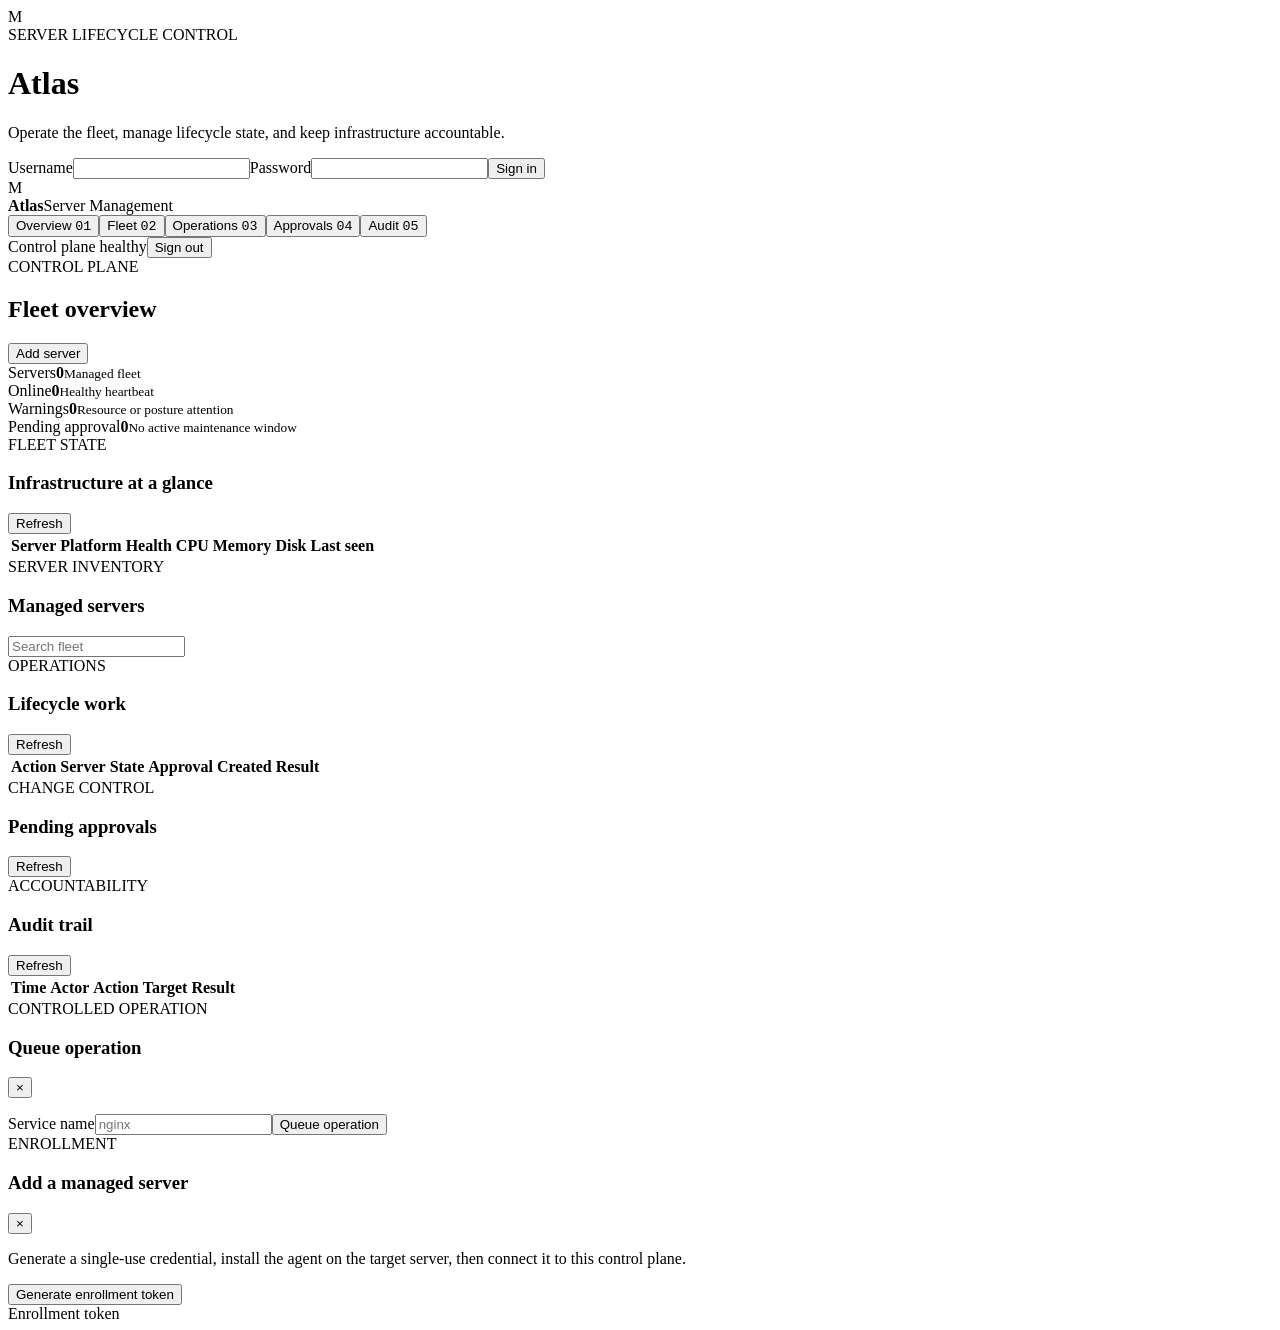
==== atlas/static/index.html @ ee718f9b "refactor: rename Meridian package to Atlas" ====
<!doctype html><html lang="en"><head><meta charset="utf-8"><meta name="viewport" content="width=device-width,initial-scale=1"><meta name="theme-color" content="#07090c"><title>Atlas Control</title><link rel="stylesheet" href="/static/app.css"></head><body>
<div id="login" class="login"><div class="login-card"><div class="mark">M</div><div class="eyebrow">SERVER LIFECYCLE CONTROL</div><h1>Atlas</h1><p>Operate the fleet, manage lifecycle state, and keep infrastructure accountable.</p><form id="login-form"><label>Username<input id="username" required autocomplete="username"></label><label>Password<input id="password" type="password" required autocomplete="current-password"></label><button class="primary wide">Sign in</button><div id="login-error" class="error"></div></form></div></div>
<div id="app" class="hidden app"><aside><div class="brand"><div class="mark small">M</div><div><strong>Atlas</strong><span>Server Management</span></div></div><nav><button class="nav active" data-view="overview">Overview <kbd>01</kbd></button><button class="nav" data-view="fleet">Fleet <kbd>02</kbd></button><button class="nav" data-view="operations">Operations <kbd>03</kbd></button><button class="nav" data-view="approvals">Approvals <kbd>04</kbd></button><button class="nav" data-view="audit">Audit <kbd>05</kbd></button></nav><div class="side-footer"><span class="live"><i></i>Control plane healthy</span><button id="logout" class="ghost">Sign out</button></div></aside>
<main><header><div><div class="eyebrow" id="kicker">CONTROL PLANE</div><h2 id="title">Fleet overview</h2></div><div class="head-actions"><span id="identity"></span><button id="add" class="primary admin">Add server</button></div></header>
<section id="overview" class="view"><div class="metrics"><div><span>Servers</span><b id="servers">0</b><small>Managed fleet</small></div><div><span>Online</span><b id="online">0</b><small>Healthy heartbeat</small></div><div><span>Warnings</span><b id="warning">0</b><small>Resource or posture attention</small></div><div><span>Pending approval</span><b id="pending">0</b><small id="window">No active maintenance window</small></div></div><div class="section"><div><div class="eyebrow">FLEET STATE</div><h3>Infrastructure at a glance</h3></div><button class="ghost" id="refresh">Refresh</button></div><div class="table"><table><thead><tr><th>Server</th><th>Platform</th><th>Health</th><th>CPU</th><th>Memory</th><th>Disk</th><th>Last seen</th></tr></thead><tbody id="fleet-table"></tbody></table></div></section>
<section id="fleet" class="view hidden"><div class="section"><div><div class="eyebrow">SERVER INVENTORY</div><h3>Managed servers</h3></div><input id="search" class="search" placeholder="Search fleet"></div><div id="cards" class="cards"></div></section>
<section id="operations" class="view hidden"><div class="section"><div><div class="eyebrow">OPERATIONS</div><h3>Lifecycle work</h3></div><button class="ghost" id="refresh-jobs">Refresh</button></div><div class="table"><table><thead><tr><th>Action</th><th>Server</th><th>State</th><th>Approval</th><th>Created</th><th>Result</th></tr></thead><tbody id="jobs"></tbody></table></div></section>
<section id="approvals" class="view hidden"><div class="section"><div><div class="eyebrow">CHANGE CONTROL</div><h3>Pending approvals</h3></div><button class="ghost" id="refresh-approvals">Refresh</button></div><div id="approval-list" class="approval-list"></div></section>
<section id="audit" class="view hidden"><div class="section"><div><div class="eyebrow">ACCOUNTABILITY</div><h3>Audit trail</h3></div><button class="ghost" id="refresh-audit">Refresh</button></div><div class="table"><table><thead><tr><th>Time</th><th>Actor</th><th>Action</th><th>Target</th><th>Result</th></tr></thead><tbody id="audit-table"></tbody></table></div></section></main></div>
<div id="action" class="modal hidden"><div class="backdrop"></div><div class="modal-card"><div class="modal-head"><div><div class="eyebrow">CONTROLLED OPERATION</div><h3 id="action-title">Queue operation</h3></div><button data-close="action" class="icon">×</button></div><p id="action-copy"></p><label id="service-label" class="hidden">Service name<input id="service" maxlength="128" placeholder="nginx"></label><button id="confirm-action" class="primary wide">Queue operation</button></div></div><div id="enroll" class="modal hidden"><div class="backdrop"></div><div class="modal-card"><div class="modal-head"><div><div class="eyebrow">ENROLLMENT</div><h3>Add a managed server</h3></div><button data-close="enroll" class="icon">×</button></div><p>Generate a single-use credential, install the agent on the target server, then connect it to this control plane.</p><button id="generate" class="primary wide">Generate enrollment token</button><div id="token-box" class="token hidden"><span>Enrollment token</span><code id="token"></code><small id="expiry"></small></div></div></div>
<script src="/static/app.js" defer></script></body></html>
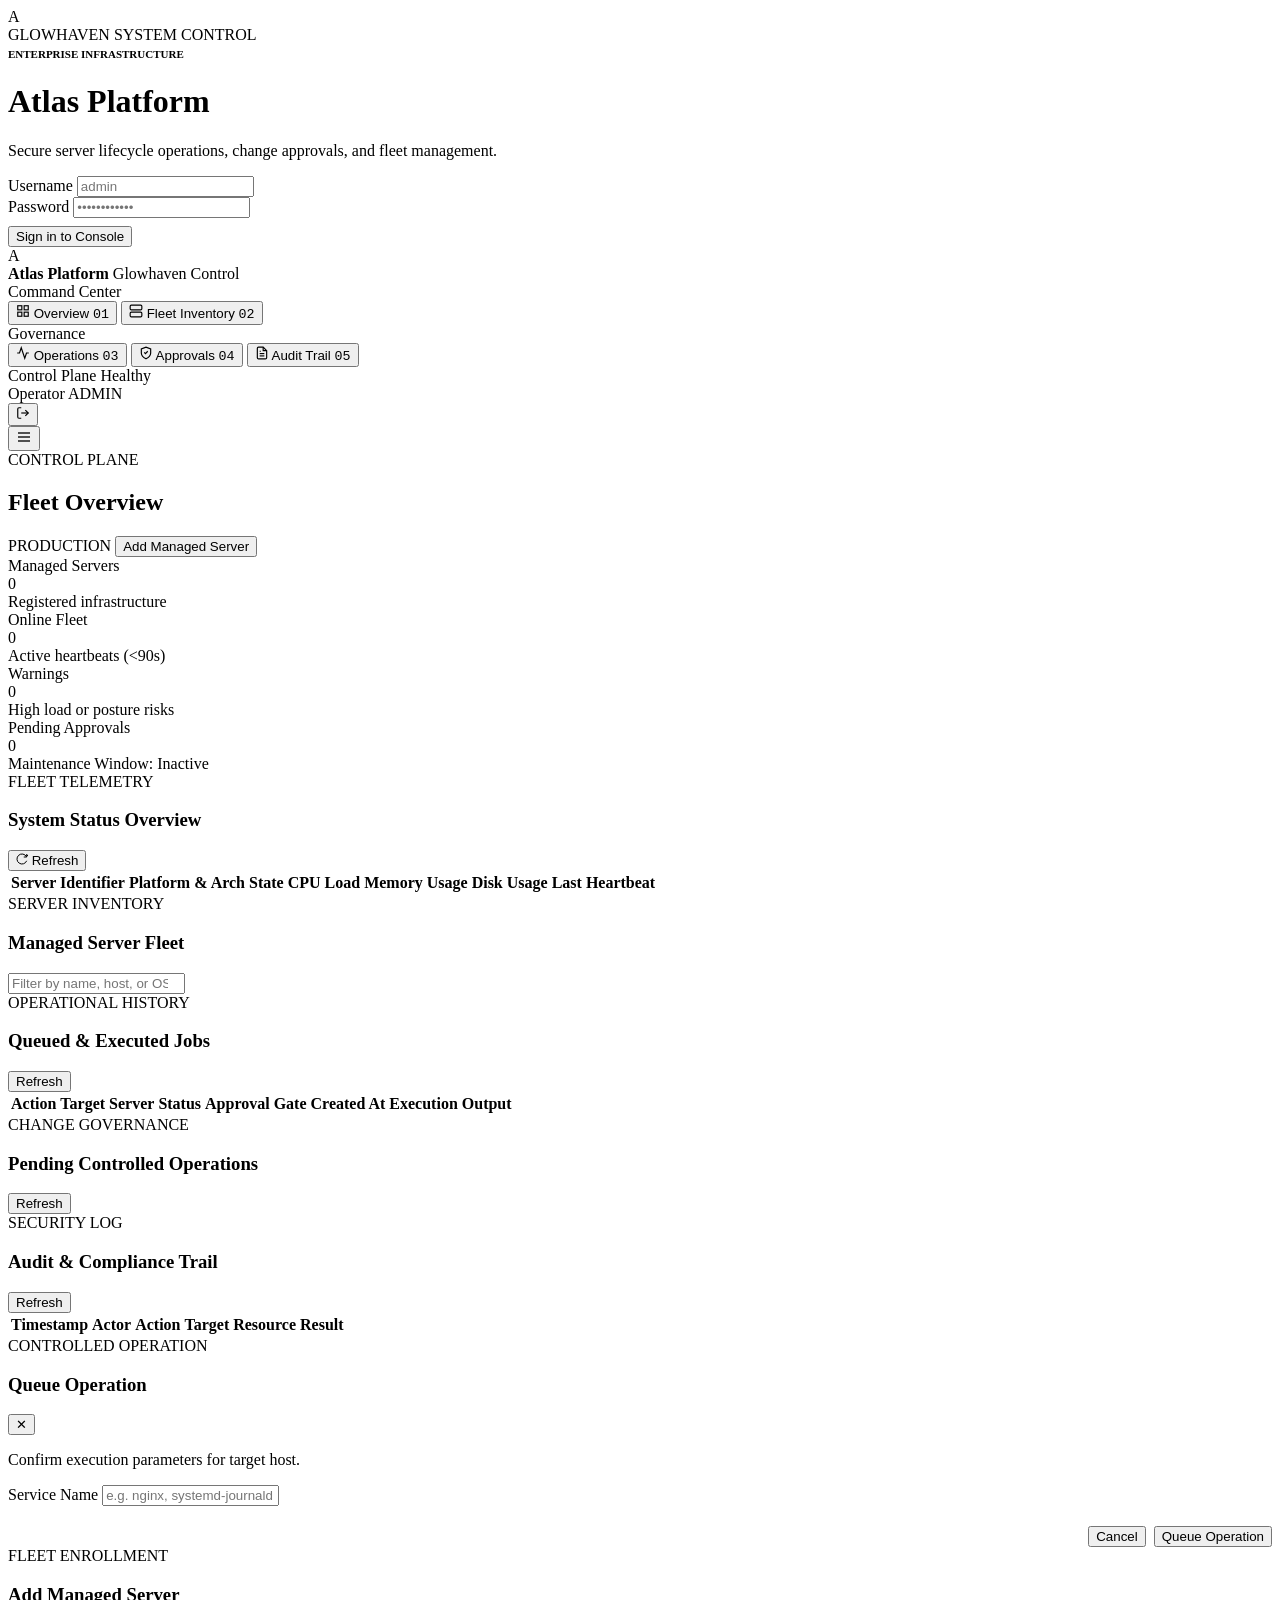
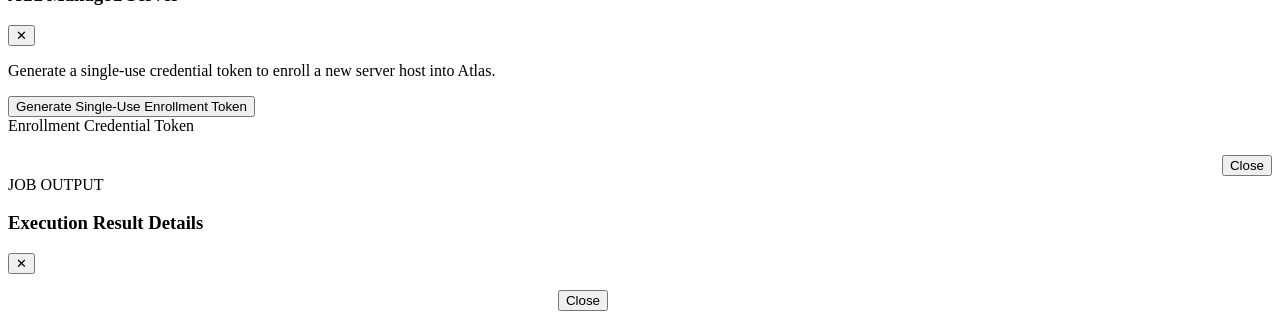
==== commit d1c4c148: "Perform full enterprise UI/UX overhaul and visual polish pass - Modernized core design system in app" ====
--- a/atlas/static/index.html
+++ b/atlas/static/index.html
@@ -1,11 +1,361 @@
-<!doctype html><html lang="en"><head><meta charset="utf-8"><meta name="viewport" content="width=device-width,initial-scale=1"><meta name="theme-color" content="#07090c"><title>Atlas Control</title><link rel="stylesheet" href="/static/app.css"></head><body>
-<div id="login" class="login"><div class="login-card"><div class="mark">M</div><div class="eyebrow">SERVER LIFECYCLE CONTROL</div><h1>Atlas</h1><p>Operate the fleet, manage lifecycle state, and keep infrastructure accountable.</p><form id="login-form"><label>Username<input id="username" required autocomplete="username"></label><label>Password<input id="password" type="password" required autocomplete="current-password"></label><button class="primary wide">Sign in</button><div id="login-error" class="error"></div></form></div></div>
-<div id="app" class="hidden app"><aside><div class="brand"><div class="mark small">M</div><div><strong>Atlas</strong><span>Server Management</span></div></div><nav><button class="nav active" data-view="overview">Overview <kbd>01</kbd></button><button class="nav" data-view="fleet">Fleet <kbd>02</kbd></button><button class="nav" data-view="operations">Operations <kbd>03</kbd></button><button class="nav" data-view="approvals">Approvals <kbd>04</kbd></button><button class="nav" data-view="audit">Audit <kbd>05</kbd></button></nav><div class="side-footer"><span class="live"><i></i>Control plane healthy</span><button id="logout" class="ghost">Sign out</button></div></aside>
-<main><header><div><div class="eyebrow" id="kicker">CONTROL PLANE</div><h2 id="title">Fleet overview</h2></div><div class="head-actions"><span id="identity"></span><button id="add" class="primary admin">Add server</button></div></header>
-<section id="overview" class="view"><div class="metrics"><div><span>Servers</span><b id="servers">0</b><small>Managed fleet</small></div><div><span>Online</span><b id="online">0</b><small>Healthy heartbeat</small></div><div><span>Warnings</span><b id="warning">0</b><small>Resource or posture attention</small></div><div><span>Pending approval</span><b id="pending">0</b><small id="window">No active maintenance window</small></div></div><div class="section"><div><div class="eyebrow">FLEET STATE</div><h3>Infrastructure at a glance</h3></div><button class="ghost" id="refresh">Refresh</button></div><div class="table"><table><thead><tr><th>Server</th><th>Platform</th><th>Health</th><th>CPU</th><th>Memory</th><th>Disk</th><th>Last seen</th></tr></thead><tbody id="fleet-table"></tbody></table></div></section>
-<section id="fleet" class="view hidden"><div class="section"><div><div class="eyebrow">SERVER INVENTORY</div><h3>Managed servers</h3></div><input id="search" class="search" placeholder="Search fleet"></div><div id="cards" class="cards"></div></section>
-<section id="operations" class="view hidden"><div class="section"><div><div class="eyebrow">OPERATIONS</div><h3>Lifecycle work</h3></div><button class="ghost" id="refresh-jobs">Refresh</button></div><div class="table"><table><thead><tr><th>Action</th><th>Server</th><th>State</th><th>Approval</th><th>Created</th><th>Result</th></tr></thead><tbody id="jobs"></tbody></table></div></section>
-<section id="approvals" class="view hidden"><div class="section"><div><div class="eyebrow">CHANGE CONTROL</div><h3>Pending approvals</h3></div><button class="ghost" id="refresh-approvals">Refresh</button></div><div id="approval-list" class="approval-list"></div></section>
-<section id="audit" class="view hidden"><div class="section"><div><div class="eyebrow">ACCOUNTABILITY</div><h3>Audit trail</h3></div><button class="ghost" id="refresh-audit">Refresh</button></div><div class="table"><table><thead><tr><th>Time</th><th>Actor</th><th>Action</th><th>Target</th><th>Result</th></tr></thead><tbody id="audit-table"></tbody></table></div></section></main></div>
-<div id="action" class="modal hidden"><div class="backdrop"></div><div class="modal-card"><div class="modal-head"><div><div class="eyebrow">CONTROLLED OPERATION</div><h3 id="action-title">Queue operation</h3></div><button data-close="action" class="icon">×</button></div><p id="action-copy"></p><label id="service-label" class="hidden">Service name<input id="service" maxlength="128" placeholder="nginx"></label><button id="confirm-action" class="primary wide">Queue operation</button></div></div><div id="enroll" class="modal hidden"><div class="backdrop"></div><div class="modal-card"><div class="modal-head"><div><div class="eyebrow">ENROLLMENT</div><h3>Add a managed server</h3></div><button data-close="enroll" class="icon">×</button></div><p>Generate a single-use credential, install the agent on the target server, then connect it to this control plane.</p><button id="generate" class="primary wide">Generate enrollment token</button><div id="token-box" class="token hidden"><span>Enrollment token</span><code id="token"></code><small id="expiry"></small></div></div></div>
-<script src="/static/app.js" defer></script></body></html>
+<!doctype html>
+<html lang="en">
+<head>
+  <meta charset="utf-8">
+  <meta name="viewport" content="width=device-width, initial-scale=1">
+  <meta name="theme-color" content="#06080b">
+  <title>Atlas Control Plane</title>
+  <link rel="stylesheet" href="/static/app.css">
+</head>
+<body>
+
+<!-- LOGIN VIEW -->
+<div id="login" class="login">
+  <div class="login-card">
+    <div class="login-header">
+      <div class="login-brand">
+        <div class="mark">A</div>
+        <div>
+          <div class="eyebrow">GLOWHAVEN SYSTEM CONTROL</div>
+          <span style="font-size:11px; font-weight:600; color:var(--text-muted)">ENTERPRISE INFRASTRUCTURE</span>
+        </div>
+      </div>
+      <h1>Atlas Platform</h1>
+      <p>Secure server lifecycle operations, change approvals, and fleet management.</p>
+    </div>
+
+    <form id="login-form">
+      <div class="form-group">
+        <label for="username">Username</label>
+        <input id="username" type="text" required autocomplete="username" placeholder="admin">
+      </div>
+      <div class="form-group">
+        <label for="password">Password</label>
+        <input id="password" type="password" required autocomplete="current-password" placeholder="••••••••••••">
+      </div>
+      <button type="submit" class="primary wide" style="margin-top:8px">Sign in to Console</button>
+      <div id="login-error" class="error-text"></div>
+    </form>
+  </div>
+</div>
+
+<!-- MAIN DASHBOARD SHELL -->
+<div id="app" class="hidden app">
+  <!-- SIDEBAR NAVIGATION -->
+  <aside class="sidebar" id="sidebar">
+    <div class="sidebar-header">
+      <div class="brand-wrapper">
+        <div class="mark small">A</div>
+        <div class="brand-text">
+          <strong>Atlas Platform</strong>
+          <span>Glowhaven Control</span>
+        </div>
+      </div>
+    </div>
+
+    <nav class="sidebar-nav">
+      <div>
+        <div class="nav-group-title">Command Center</div>
+        <div class="nav-section">
+          <button class="nav-btn active" data-view="overview">
+            <span class="nav-btn-label">
+              <svg width="14" height="14" viewBox="0 0 24 24" fill="none" stroke="currentColor" stroke-width="2"><rect x="3" y="3" width="7" height="7"/><rect x="14" y="3" width="7" height="7"/><rect x="14" y="14" width="7" height="7"/><rect x="3" y="14" width="7" height="7"/></svg>
+              Overview
+            </span>
+            <kbd>01</kbd>
+          </button>
+          <button class="nav-btn" data-view="fleet">
+            <span class="nav-btn-label">
+              <svg width="14" height="14" viewBox="0 0 24 24" fill="none" stroke="currentColor" stroke-width="2"><rect x="2" y="2" width="20" height="8" rx="2"/><rect x="2" y="14" width="20" height="8" rx="2"/><line x1="6" y1="6" x2="6.01" y2="6"/><line x1="6" y1="18" x2="6.01" y2="18"/></svg>
+              Fleet Inventory
+            </span>
+            <kbd>02</kbd>
+          </button>
+        </div>
+      </div>
+
+      <div>
+        <div class="nav-group-title">Governance</div>
+        <div class="nav-section">
+          <button class="nav-btn" data-view="operations">
+            <span class="nav-btn-label">
+              <svg width="14" height="14" viewBox="0 0 24 24" fill="none" stroke="currentColor" stroke-width="2"><polyline points="22 12 18 12 15 21 9 3 6 12 2 12"/></svg>
+              Operations
+            </span>
+            <kbd>03</kbd>
+          </button>
+          <button class="nav-btn" data-view="approvals">
+            <span class="nav-btn-label">
+              <svg width="14" height="14" viewBox="0 0 24 24" fill="none" stroke="currentColor" stroke-width="2"><path d="M12 22s8-4 8-10V5l-8-3-8 3v7c0 6 8 10 8 10z"/><polyline points="9 11 11 13 15 9"/></svg>
+              Approvals
+            </span>
+            <kbd>04</kbd>
+          </button>
+          <button class="nav-btn" data-view="audit">
+            <span class="nav-btn-label">
+              <svg width="14" height="14" viewBox="0 0 24 24" fill="none" stroke="currentColor" stroke-width="2"><path d="M14 2H6a2 2 0 0 0-2 2v16a2 2 0 0 0 2 2h12a2 2 0 0 0 2-2V8z"/><polyline points="14 2 14 8 20 8"/><line x1="16" y1="13" x2="8" y2="13"/><line x1="16" y1="17" x2="8" y2="17"/><polyline points="10 9 9 9 8 9"/></svg>
+              Audit Trail
+            </span>
+            <kbd>05</kbd>
+          </button>
+        </div>
+      </div>
+    </nav>
+
+    <div class="sidebar-footer">
+      <div class="status-indicator">
+        <span class="status-dot"></span>
+        <span>Control Plane Healthy</span>
+      </div>
+      <div class="user-profile">
+        <div class="user-info">
+          <span class="user-name" id="user-display">Operator</span>
+          <span class="user-role" id="role-display">ADMIN</span>
+        </div>
+        <button id="logout" class="icon-btn" title="Sign out">
+          <svg width="14" height="14" viewBox="0 0 24 24" fill="none" stroke="currentColor" stroke-width="2"><path d="M9 21H5a2 2 0 0 1-2-2V5a2 2 0 0 1 2-2h4"/><polyline points="16 17 21 12 16 7"/><line x1="21" y1="12" x2="9" y2="12"/></svg>
+        </button>
+      </div>
+    </div>
+  </aside>
+
+  <!-- MAIN WORKSPACE CONTENT -->
+  <main class="main-content">
+    <header class="top-header">
+      <div class="header-left">
+        <button id="mobile-toggle" class="icon-btn mobile-menu-toggle">
+          <svg width="16" height="16" viewBox="0 0 24 24" fill="none" stroke="currentColor" stroke-width="2"><line x1="3" y1="12" x2="21" y2="12"/><line x1="3" y1="6" x2="21" y2="6"/><line x1="3" y1="18" x2="21" y2="18"/></svg>
+        </button>
+        <div class="header-title-group">
+          <div class="eyebrow" id="kicker">CONTROL PLANE</div>
+          <h2 id="title">Fleet Overview</h2>
+        </div>
+      </div>
+
+      <div class="header-right">
+        <span class="badge badge-neutral" id="system-status-badge">PRODUCTION</span>
+        <button id="add" class="primary admin">Add Managed Server</button>
+      </div>
+    </header>
+
+    <!-- VIEW 1: OVERVIEW -->
+    <section id="overview" class="view">
+      <div class="metrics-grid">
+        <div class="metric-card accent-cyan">
+          <div class="metric-label">Managed Servers</div>
+          <div class="metric-value" id="servers">0</div>
+          <div class="metric-subtext">Registered infrastructure</div>
+        </div>
+        <div class="metric-card accent-green">
+          <div class="metric-label">Online Fleet</div>
+          <div class="metric-value" id="online">0</div>
+          <div class="metric-subtext">Active heartbeats (&lt;90s)</div>
+        </div>
+        <div class="metric-card accent-amber">
+          <div class="metric-label">Warnings</div>
+          <div class="metric-value" id="warning">0</div>
+          <div class="metric-subtext">High load or posture risks</div>
+        </div>
+        <div class="metric-card accent-violet">
+          <div class="metric-label">Pending Approvals</div>
+          <div class="metric-value" id="pending">0</div>
+          <div class="metric-subtext" id="window">Maintenance Window: Inactive</div>
+        </div>
+      </div>
+
+      <div class="section-bar">
+        <div class="section-title-group">
+          <div class="eyebrow">FLEET TELEMETRY</div>
+          <h3>System Status Overview</h3>
+        </div>
+        <div class="section-controls">
+          <button class="ghost" id="refresh">
+            <svg width="12" height="12" viewBox="0 0 24 24" fill="none" stroke="currentColor" stroke-width="2"><path d="M21.5 2v6h-6M21.34 15.57a10 10 0 1 1-.57-8.38l5.67-5.67"/></svg>
+            Refresh
+          </button>
+        </div>
+      </div>
+
+      <div class="table-container">
+        <table class="data-table">
+          <thead>
+            <tr>
+              <th>Server Identifier</th>
+              <th>Platform & Arch</th>
+              <th>State</th>
+              <th>CPU Load</th>
+              <th>Memory Usage</th>
+              <th>Disk Usage</th>
+              <th>Last Heartbeat</th>
+            </tr>
+          </thead>
+          <tbody id="fleet-table"></tbody>
+        </table>
+      </div>
+    </section>
+
+    <!-- VIEW 2: FLEET -->
+    <section id="fleet" class="view hidden">
+      <div class="section-bar">
+        <div class="section-title-group">
+          <div class="eyebrow">SERVER INVENTORY</div>
+          <h3>Managed Server Fleet</h3>
+        </div>
+        <div class="section-controls">
+          <input id="search" type="search" placeholder="Filter by name, host, or OS...">
+        </div>
+      </div>
+
+      <div id="cards" class="cards-grid"></div>
+    </section>
+
+    <!-- VIEW 3: OPERATIONS -->
+    <section id="operations" class="view hidden">
+      <div class="section-bar">
+        <div class="section-title-group">
+          <div class="eyebrow">OPERATIONAL HISTORY</div>
+          <h3>Queued & Executed Jobs</h3>
+        </div>
+        <div class="section-controls">
+          <button class="ghost" id="refresh-jobs">Refresh</button>
+        </div>
+      </div>
+
+      <div class="table-container">
+        <table class="data-table">
+          <thead>
+            <tr>
+              <th>Action</th>
+              <th>Target Server</th>
+              <th>Status</th>
+              <th>Approval Gate</th>
+              <th>Created At</th>
+              <th>Execution Output</th>
+            </tr>
+          </thead>
+          <tbody id="jobs"></tbody>
+        </table>
+      </div>
+    </section>
+
+    <!-- VIEW 4: APPROVALS -->
+    <section id="approvals" class="view hidden">
+      <div class="section-bar">
+        <div class="section-title-group">
+          <div class="eyebrow">CHANGE GOVERNANCE</div>
+          <h3>Pending Controlled Operations</h3>
+        </div>
+        <div class="section-controls">
+          <button class="ghost" id="refresh-approvals">Refresh</button>
+        </div>
+      </div>
+
+      <div id="approval-list" class="approval-list"></div>
+    </section>
+
+    <!-- VIEW 5: AUDIT TRAIL -->
+    <section id="audit" class="view hidden">
+      <div class="section-bar">
+        <div class="section-title-group">
+          <div class="eyebrow">SECURITY LOG</div>
+          <h3>Audit & Compliance Trail</h3>
+        </div>
+        <div class="section-controls">
+          <button class="ghost" id="refresh-audit">Refresh</button>
+        </div>
+      </div>
+
+      <div class="table-container">
+        <table class="data-table">
+          <thead>
+            <tr>
+              <th>Timestamp</th>
+              <th>Actor</th>
+              <th>Action</th>
+              <th>Target Resource</th>
+              <th>Result</th>
+            </tr>
+          </thead>
+          <tbody id="audit-table"></tbody>
+        </table>
+      </div>
+    </section>
+  </main>
+</div>
+
+<!-- MODAL 1: QUEUE OPERATION -->
+<div id="action" class="modal hidden">
+  <div class="backdrop" data-close="action"></div>
+  <div class="modal-card">
+    <div class="modal-head">
+      <div>
+        <div class="eyebrow">CONTROLLED OPERATION</div>
+        <h3 id="action-title">Queue Operation</h3>
+      </div>
+      <button data-close="action" class="icon-btn">✕</button>
+    </div>
+    <p id="action-copy">Confirm execution parameters for target host.</p>
+
+    <div id="service-label" class="form-group hidden">
+      <label for="service">Service Name</label>
+      <input id="service" type="text" maxlength="128" placeholder="e.g. nginx, systemd-journald">
+    </div>
+
+    <div style="display:flex; justify-content:flex-end; gap:8px; margin-top:20px;">
+      <button data-close="action" class="ghost">Cancel</button>
+      <button id="confirm-action" class="primary">Queue Operation</button>
+    </div>
+  </div>
+</div>
+
+<!-- MODAL 2: ENROLL SERVER -->
+<div id="enroll" class="modal hidden">
+  <div class="backdrop" data-close="enroll"></div>
+  <div class="modal-card">
+    <div class="modal-head">
+      <div>
+        <div class="eyebrow">FLEET ENROLLMENT</div>
+        <h3>Add Managed Server</h3>
+      </div>
+      <button data-close="enroll" class="icon-btn">✕</button>
+    </div>
+    <p>Generate a single-use credential token to enroll a new server host into Atlas.</p>
+
+    <button id="generate" class="secondary wide">Generate Single-Use Enrollment Token</button>
+
+    <div id="token-box" class="token-box hidden">
+      <span class="eyebrow">Enrollment Credential Token</span>
+      <code id="token"></code>
+      <small id="expiry" class="cell-sub"></small>
+    </div>
+
+    <div style="display:flex; justify-content:flex-end; margin-top:20px;">
+      <button data-close="enroll" class="ghost">Close</button>
+    </div>
+  </div>
+</div>
+
+<!-- MODAL 3: INSPECT RESULT / JSON -->
+<div id="inspect-modal" class="modal hidden">
+  <div class="backdrop" data-close="inspect-modal"></div>
+  <div class="modal-card" style="max-width: 600px;">
+    <div class="modal-head">
+      <div>
+        <div class="eyebrow">JOB OUTPUT</div>
+        <h3 id="inspect-title">Execution Result Details</h3>
+      </div>
+      <button data-close="inspect-modal" class="icon-btn">✕</button>
+    </div>
+    <pre id="inspect-code" class="code-block"></pre>
+    <div style="display:flex; justify-content:flex-end; margin-top:16px;">
+      <button data-close="inspect-modal" class="ghost">Close</button>
+    </div>
+  </div>
+</div>
+
+<!-- TOAST CONTAINER -->
+<div id="toast-container" class="toast-container"></div>
+
+<script src="/static/app.js" defer></script>
+</body>
+</html>
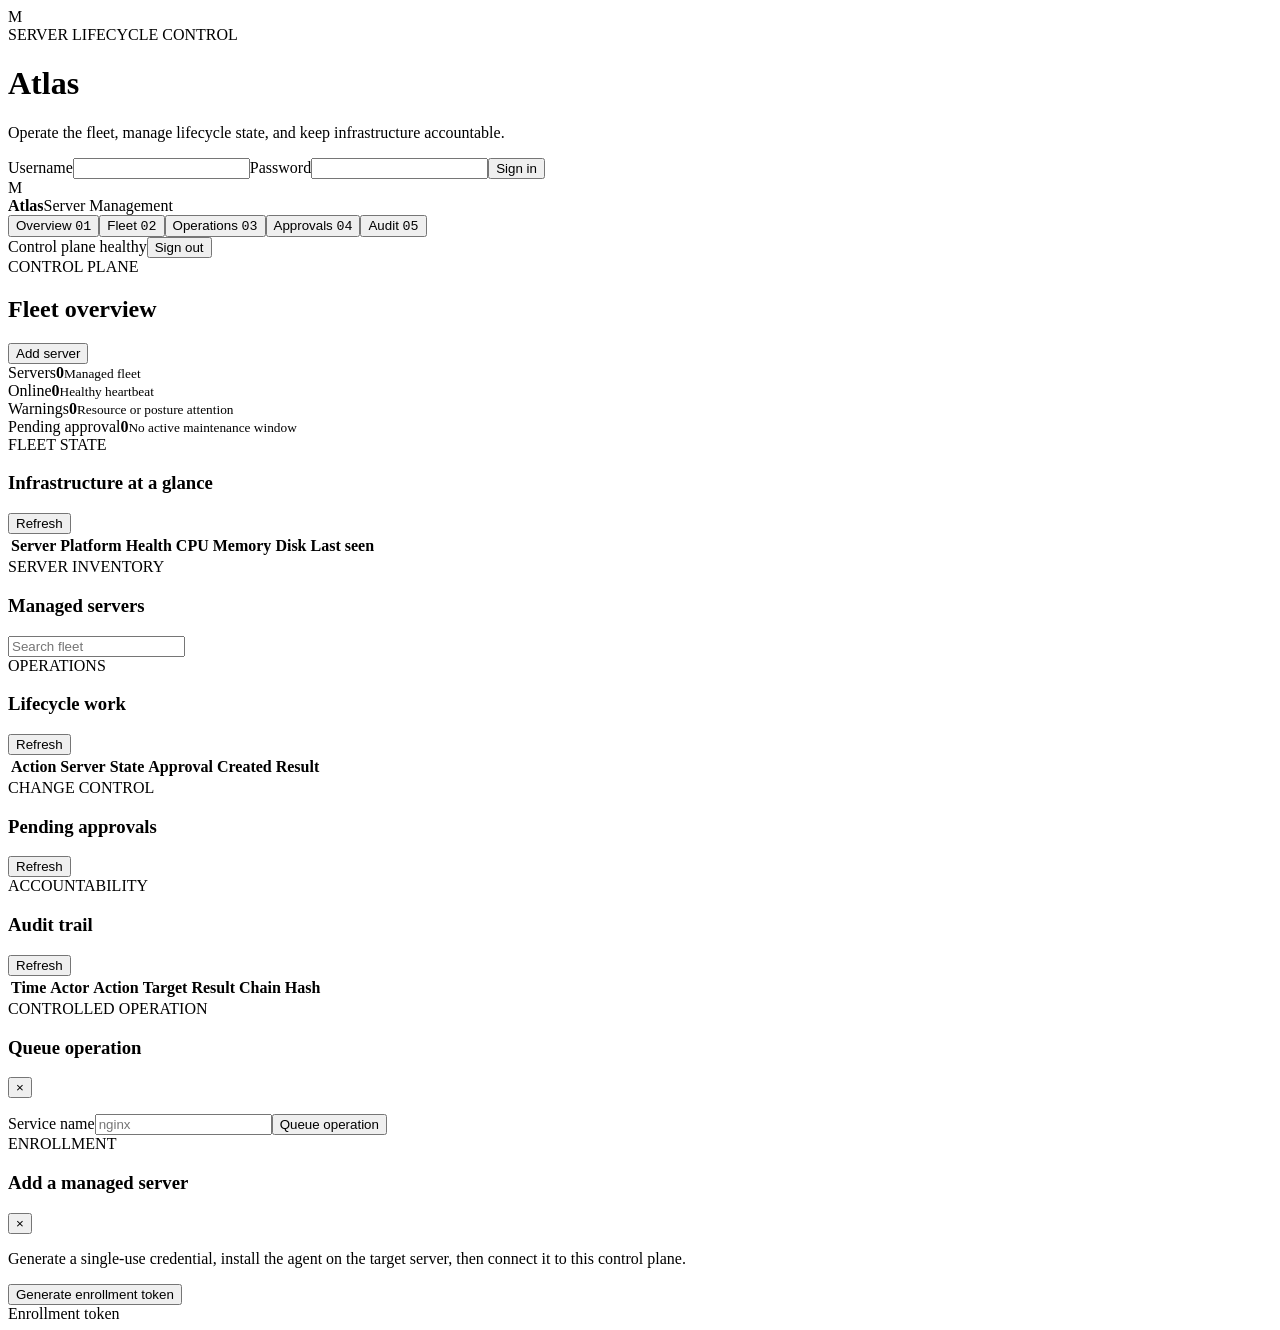
==== commit 8fe27050: "Harden security architecture, rate limiting, and tamper-evident audit logging - Fix scrypt string es" ====
--- a/atlas/static/index.html
+++ b/atlas/static/index.html
@@ -1,361 +1,11 @@
-<!doctype html>
-<html lang="en">
-<head>
-  <meta charset="utf-8">
-  <meta name="viewport" content="width=device-width, initial-scale=1">
-  <meta name="theme-color" content="#06080b">
-  <title>Atlas Control Plane</title>
-  <link rel="stylesheet" href="/static/app.css">
-</head>
-<body>
-
-<!-- LOGIN VIEW -->
-<div id="login" class="login">
-  <div class="login-card">
-    <div class="login-header">
-      <div class="login-brand">
-        <div class="mark">A</div>
-        <div>
-          <div class="eyebrow">GLOWHAVEN SYSTEM CONTROL</div>
-          <span style="font-size:11px; font-weight:600; color:var(--text-muted)">ENTERPRISE INFRASTRUCTURE</span>
-        </div>
-      </div>
-      <h1>Atlas Platform</h1>
-      <p>Secure server lifecycle operations, change approvals, and fleet management.</p>
-    </div>
-
-    <form id="login-form">
-      <div class="form-group">
-        <label for="username">Username</label>
-        <input id="username" type="text" required autocomplete="username" placeholder="admin">
-      </div>
-      <div class="form-group">
-        <label for="password">Password</label>
-        <input id="password" type="password" required autocomplete="current-password" placeholder="••••••••••••">
-      </div>
-      <button type="submit" class="primary wide" style="margin-top:8px">Sign in to Console</button>
-      <div id="login-error" class="error-text"></div>
-    </form>
-  </div>
-</div>
-
-<!-- MAIN DASHBOARD SHELL -->
-<div id="app" class="hidden app">
-  <!-- SIDEBAR NAVIGATION -->
-  <aside class="sidebar" id="sidebar">
-    <div class="sidebar-header">
-      <div class="brand-wrapper">
-        <div class="mark small">A</div>
-        <div class="brand-text">
-          <strong>Atlas Platform</strong>
-          <span>Glowhaven Control</span>
-        </div>
-      </div>
-    </div>
-
-    <nav class="sidebar-nav">
-      <div>
-        <div class="nav-group-title">Command Center</div>
-        <div class="nav-section">
-          <button class="nav-btn active" data-view="overview">
-            <span class="nav-btn-label">
-              <svg width="14" height="14" viewBox="0 0 24 24" fill="none" stroke="currentColor" stroke-width="2"><rect x="3" y="3" width="7" height="7"/><rect x="14" y="3" width="7" height="7"/><rect x="14" y="14" width="7" height="7"/><rect x="3" y="14" width="7" height="7"/></svg>
-              Overview
-            </span>
-            <kbd>01</kbd>
-          </button>
-          <button class="nav-btn" data-view="fleet">
-            <span class="nav-btn-label">
-              <svg width="14" height="14" viewBox="0 0 24 24" fill="none" stroke="currentColor" stroke-width="2"><rect x="2" y="2" width="20" height="8" rx="2"/><rect x="2" y="14" width="20" height="8" rx="2"/><line x1="6" y1="6" x2="6.01" y2="6"/><line x1="6" y1="18" x2="6.01" y2="18"/></svg>
-              Fleet Inventory
-            </span>
-            <kbd>02</kbd>
-          </button>
-        </div>
-      </div>
-
-      <div>
-        <div class="nav-group-title">Governance</div>
-        <div class="nav-section">
-          <button class="nav-btn" data-view="operations">
-            <span class="nav-btn-label">
-              <svg width="14" height="14" viewBox="0 0 24 24" fill="none" stroke="currentColor" stroke-width="2"><polyline points="22 12 18 12 15 21 9 3 6 12 2 12"/></svg>
-              Operations
-            </span>
-            <kbd>03</kbd>
-          </button>
-          <button class="nav-btn" data-view="approvals">
-            <span class="nav-btn-label">
-              <svg width="14" height="14" viewBox="0 0 24 24" fill="none" stroke="currentColor" stroke-width="2"><path d="M12 22s8-4 8-10V5l-8-3-8 3v7c0 6 8 10 8 10z"/><polyline points="9 11 11 13 15 9"/></svg>
-              Approvals
-            </span>
-            <kbd>04</kbd>
-          </button>
-          <button class="nav-btn" data-view="audit">
-            <span class="nav-btn-label">
-              <svg width="14" height="14" viewBox="0 0 24 24" fill="none" stroke="currentColor" stroke-width="2"><path d="M14 2H6a2 2 0 0 0-2 2v16a2 2 0 0 0 2 2h12a2 2 0 0 0 2-2V8z"/><polyline points="14 2 14 8 20 8"/><line x1="16" y1="13" x2="8" y2="13"/><line x1="16" y1="17" x2="8" y2="17"/><polyline points="10 9 9 9 8 9"/></svg>
-              Audit Trail
-            </span>
-            <kbd>05</kbd>
-          </button>
-        </div>
-      </div>
-    </nav>
-
-    <div class="sidebar-footer">
-      <div class="status-indicator">
-        <span class="status-dot"></span>
-        <span>Control Plane Healthy</span>
-      </div>
-      <div class="user-profile">
-        <div class="user-info">
-          <span class="user-name" id="user-display">Operator</span>
-          <span class="user-role" id="role-display">ADMIN</span>
-        </div>
-        <button id="logout" class="icon-btn" title="Sign out">
-          <svg width="14" height="14" viewBox="0 0 24 24" fill="none" stroke="currentColor" stroke-width="2"><path d="M9 21H5a2 2 0 0 1-2-2V5a2 2 0 0 1 2-2h4"/><polyline points="16 17 21 12 16 7"/><line x1="21" y1="12" x2="9" y2="12"/></svg>
-        </button>
-      </div>
-    </div>
-  </aside>
-
-  <!-- MAIN WORKSPACE CONTENT -->
-  <main class="main-content">
-    <header class="top-header">
-      <div class="header-left">
-        <button id="mobile-toggle" class="icon-btn mobile-menu-toggle">
-          <svg width="16" height="16" viewBox="0 0 24 24" fill="none" stroke="currentColor" stroke-width="2"><line x1="3" y1="12" x2="21" y2="12"/><line x1="3" y1="6" x2="21" y2="6"/><line x1="3" y1="18" x2="21" y2="18"/></svg>
-        </button>
-        <div class="header-title-group">
-          <div class="eyebrow" id="kicker">CONTROL PLANE</div>
-          <h2 id="title">Fleet Overview</h2>
-        </div>
-      </div>
-
-      <div class="header-right">
-        <span class="badge badge-neutral" id="system-status-badge">PRODUCTION</span>
-        <button id="add" class="primary admin">Add Managed Server</button>
-      </div>
-    </header>
-
-    <!-- VIEW 1: OVERVIEW -->
-    <section id="overview" class="view">
-      <div class="metrics-grid">
-        <div class="metric-card accent-cyan">
-          <div class="metric-label">Managed Servers</div>
-          <div class="metric-value" id="servers">0</div>
-          <div class="metric-subtext">Registered infrastructure</div>
-        </div>
-        <div class="metric-card accent-green">
-          <div class="metric-label">Online Fleet</div>
-          <div class="metric-value" id="online">0</div>
-          <div class="metric-subtext">Active heartbeats (&lt;90s)</div>
-        </div>
-        <div class="metric-card accent-amber">
-          <div class="metric-label">Warnings</div>
-          <div class="metric-value" id="warning">0</div>
-          <div class="metric-subtext">High load or posture risks</div>
-        </div>
-        <div class="metric-card accent-violet">
-          <div class="metric-label">Pending Approvals</div>
-          <div class="metric-value" id="pending">0</div>
-          <div class="metric-subtext" id="window">Maintenance Window: Inactive</div>
-        </div>
-      </div>
-
-      <div class="section-bar">
-        <div class="section-title-group">
-          <div class="eyebrow">FLEET TELEMETRY</div>
-          <h3>System Status Overview</h3>
-        </div>
-        <div class="section-controls">
-          <button class="ghost" id="refresh">
-            <svg width="12" height="12" viewBox="0 0 24 24" fill="none" stroke="currentColor" stroke-width="2"><path d="M21.5 2v6h-6M21.34 15.57a10 10 0 1 1-.57-8.38l5.67-5.67"/></svg>
-            Refresh
-          </button>
-        </div>
-      </div>
-
-      <div class="table-container">
-        <table class="data-table">
-          <thead>
-            <tr>
-              <th>Server Identifier</th>
-              <th>Platform & Arch</th>
-              <th>State</th>
-              <th>CPU Load</th>
-              <th>Memory Usage</th>
-              <th>Disk Usage</th>
-              <th>Last Heartbeat</th>
-            </tr>
-          </thead>
-          <tbody id="fleet-table"></tbody>
-        </table>
-      </div>
-    </section>
-
-    <!-- VIEW 2: FLEET -->
-    <section id="fleet" class="view hidden">
-      <div class="section-bar">
-        <div class="section-title-group">
-          <div class="eyebrow">SERVER INVENTORY</div>
-          <h3>Managed Server Fleet</h3>
-        </div>
-        <div class="section-controls">
-          <input id="search" type="search" placeholder="Filter by name, host, or OS...">
-        </div>
-      </div>
-
-      <div id="cards" class="cards-grid"></div>
-    </section>
-
-    <!-- VIEW 3: OPERATIONS -->
-    <section id="operations" class="view hidden">
-      <div class="section-bar">
-        <div class="section-title-group">
-          <div class="eyebrow">OPERATIONAL HISTORY</div>
-          <h3>Queued & Executed Jobs</h3>
-        </div>
-        <div class="section-controls">
-          <button class="ghost" id="refresh-jobs">Refresh</button>
-        </div>
-      </div>
-
-      <div class="table-container">
-        <table class="data-table">
-          <thead>
-            <tr>
-              <th>Action</th>
-              <th>Target Server</th>
-              <th>Status</th>
-              <th>Approval Gate</th>
-              <th>Created At</th>
-              <th>Execution Output</th>
-            </tr>
-          </thead>
-          <tbody id="jobs"></tbody>
-        </table>
-      </div>
-    </section>
-
-    <!-- VIEW 4: APPROVALS -->
-    <section id="approvals" class="view hidden">
-      <div class="section-bar">
-        <div class="section-title-group">
-          <div class="eyebrow">CHANGE GOVERNANCE</div>
-          <h3>Pending Controlled Operations</h3>
-        </div>
-        <div class="section-controls">
-          <button class="ghost" id="refresh-approvals">Refresh</button>
-        </div>
-      </div>
-
-      <div id="approval-list" class="approval-list"></div>
-    </section>
-
-    <!-- VIEW 5: AUDIT TRAIL -->
-    <section id="audit" class="view hidden">
-      <div class="section-bar">
-        <div class="section-title-group">
-          <div class="eyebrow">SECURITY LOG</div>
-          <h3>Audit & Compliance Trail</h3>
-        </div>
-        <div class="section-controls">
-          <button class="ghost" id="refresh-audit">Refresh</button>
-        </div>
-      </div>
-
-      <div class="table-container">
-        <table class="data-table">
-          <thead>
-            <tr>
-              <th>Timestamp</th>
-              <th>Actor</th>
-              <th>Action</th>
-              <th>Target Resource</th>
-              <th>Result</th>
-            </tr>
-          </thead>
-          <tbody id="audit-table"></tbody>
-        </table>
-      </div>
-    </section>
-  </main>
-</div>
-
-<!-- MODAL 1: QUEUE OPERATION -->
-<div id="action" class="modal hidden">
-  <div class="backdrop" data-close="action"></div>
-  <div class="modal-card">
-    <div class="modal-head">
-      <div>
-        <div class="eyebrow">CONTROLLED OPERATION</div>
-        <h3 id="action-title">Queue Operation</h3>
-      </div>
-      <button data-close="action" class="icon-btn">✕</button>
-    </div>
-    <p id="action-copy">Confirm execution parameters for target host.</p>
-
-    <div id="service-label" class="form-group hidden">
-      <label for="service">Service Name</label>
-      <input id="service" type="text" maxlength="128" placeholder="e.g. nginx, systemd-journald">
-    </div>
-
-    <div style="display:flex; justify-content:flex-end; gap:8px; margin-top:20px;">
-      <button data-close="action" class="ghost">Cancel</button>
-      <button id="confirm-action" class="primary">Queue Operation</button>
-    </div>
-  </div>
-</div>
-
-<!-- MODAL 2: ENROLL SERVER -->
-<div id="enroll" class="modal hidden">
-  <div class="backdrop" data-close="enroll"></div>
-  <div class="modal-card">
-    <div class="modal-head">
-      <div>
-        <div class="eyebrow">FLEET ENROLLMENT</div>
-        <h3>Add Managed Server</h3>
-      </div>
-      <button data-close="enroll" class="icon-btn">✕</button>
-    </div>
-    <p>Generate a single-use credential token to enroll a new server host into Atlas.</p>
-
-    <button id="generate" class="secondary wide">Generate Single-Use Enrollment Token</button>
-
-    <div id="token-box" class="token-box hidden">
-      <span class="eyebrow">Enrollment Credential Token</span>
-      <code id="token"></code>
-      <small id="expiry" class="cell-sub"></small>
-    </div>
-
-    <div style="display:flex; justify-content:flex-end; margin-top:20px;">
-      <button data-close="enroll" class="ghost">Close</button>
-    </div>
-  </div>
-</div>
-
-<!-- MODAL 3: INSPECT RESULT / JSON -->
-<div id="inspect-modal" class="modal hidden">
-  <div class="backdrop" data-close="inspect-modal"></div>
-  <div class="modal-card" style="max-width: 600px;">
-    <div class="modal-head">
-      <div>
-        <div class="eyebrow">JOB OUTPUT</div>
-        <h3 id="inspect-title">Execution Result Details</h3>
-      </div>
-      <button data-close="inspect-modal" class="icon-btn">✕</button>
-    </div>
-    <pre id="inspect-code" class="code-block"></pre>
-    <div style="display:flex; justify-content:flex-end; margin-top:16px;">
-      <button data-close="inspect-modal" class="ghost">Close</button>
-    </div>
-  </div>
-</div>
-
-<!-- TOAST CONTAINER -->
-<div id="toast-container" class="toast-container"></div>
-
-<script src="/static/app.js" defer></script>
-</body>
-</html>
+<!doctype html><html lang="en"><head><meta charset="utf-8"><meta name="viewport" content="width=device-width,initial-scale=1"><meta name="theme-color" content="#07090c"><title>Atlas Control</title><link rel="stylesheet" href="/static/app.css"></head><body>
+<div id="login" class="login"><div class="login-card"><div class="mark">M</div><div class="eyebrow">SERVER LIFECYCLE CONTROL</div><h1>Atlas</h1><p>Operate the fleet, manage lifecycle state, and keep infrastructure accountable.</p><form id="login-form"><label>Username<input id="username" required autocomplete="username"></label><label>Password<input id="password" type="password" required autocomplete="current-password"></label><button class="primary wide">Sign in</button><div id="login-error" class="error"></div></form></div></div>
+<div id="app" class="hidden app"><aside><div class="brand"><div class="mark small">M</div><div><strong>Atlas</strong><span>Server Management</span></div></div><nav><button class="nav active" data-view="overview">Overview <kbd>01</kbd></button><button class="nav" data-view="fleet">Fleet <kbd>02</kbd></button><button class="nav" data-view="operations">Operations <kbd>03</kbd></button><button class="nav" data-view="approvals">Approvals <kbd>04</kbd></button><button class="nav" data-view="audit">Audit <kbd>05</kbd></button></nav><div class="side-footer"><span class="live"><i></i>Control plane healthy</span><button id="logout" class="ghost">Sign out</button></div></aside>
+<main><header><div><div class="eyebrow" id="kicker">CONTROL PLANE</div><h2 id="title">Fleet overview</h2></div><div class="head-actions"><span id="identity"></span><button id="add" class="primary admin">Add server</button></div></header>
+<section id="overview" class="view"><div class="metrics"><div><span>Servers</span><b id="servers">0</b><small>Managed fleet</small></div><div><span>Online</span><b id="online">0</b><small>Healthy heartbeat</small></div><div><span>Warnings</span><b id="warning">0</b><small>Resource or posture attention</small></div><div><span>Pending approval</span><b id="pending">0</b><small id="window">No active maintenance window</small></div></div><div class="section"><div><div class="eyebrow">FLEET STATE</div><h3>Infrastructure at a glance</h3></div><button class="ghost" id="refresh">Refresh</button></div><div class="table"><table><thead><tr><th>Server</th><th>Platform</th><th>Health</th><th>CPU</th><th>Memory</th><th>Disk</th><th>Last seen</th></tr></thead><tbody id="fleet-table"></tbody></table></div></section>
+<section id="fleet" class="view hidden"><div class="section"><div><div class="eyebrow">SERVER INVENTORY</div><h3>Managed servers</h3></div><input id="search" class="search" placeholder="Search fleet"></div><div id="cards" class="cards"></div></section>
+<section id="operations" class="view hidden"><div class="section"><div><div class="eyebrow">OPERATIONS</div><h3>Lifecycle work</h3></div><button class="ghost" id="refresh-jobs">Refresh</button></div><div class="table"><table><thead><tr><th>Action</th><th>Server</th><th>State</th><th>Approval</th><th>Created</th><th>Result</th></tr></thead><tbody id="jobs"></tbody></table></div></section>
+<section id="approvals" class="view hidden"><div class="section"><div><div class="eyebrow">CHANGE CONTROL</div><h3>Pending approvals</h3></div><button class="ghost" id="refresh-approvals">Refresh</button></div><div id="approval-list" class="approval-list"></div></section>
+<section id="audit" class="view hidden"><div class="section"><div><div class="eyebrow">ACCOUNTABILITY</div><h3>Audit trail</h3><span id="audit-status" class="sub"></span></div><button class="ghost" id="refresh-audit">Refresh</button></div><div class="table"><table><thead><tr><th>Time</th><th>Actor</th><th>Action</th><th>Target</th><th>Result</th><th>Chain Hash</th></tr></thead><tbody id="audit-table"></tbody></table></div></section></main></div>
+<div id="action" class="modal hidden"><div class="backdrop"></div><div class="modal-card"><div class="modal-head"><div><div class="eyebrow">CONTROLLED OPERATION</div><h3 id="action-title">Queue operation</h3></div><button data-close="action" class="icon">×</button></div><p id="action-copy"></p><label id="service-label" class="hidden">Service name<input id="service" maxlength="128" placeholder="nginx"></label><button id="confirm-action" class="primary wide">Queue operation</button></div></div><div id="enroll" class="modal hidden"><div class="backdrop"></div><div class="modal-card"><div class="modal-head"><div><div class="eyebrow">ENROLLMENT</div><h3>Add a managed server</h3></div><button data-close="enroll" class="icon">×</button></div><p>Generate a single-use credential, install the agent on the target server, then connect it to this control plane.</p><button id="generate" class="primary wide">Generate enrollment token</button><div id="token-box" class="token hidden"><span>Enrollment token</span><code id="token"></code><small id="expiry"></small></div></div></div>
+<script src="/static/app.js" defer></script></body></html>
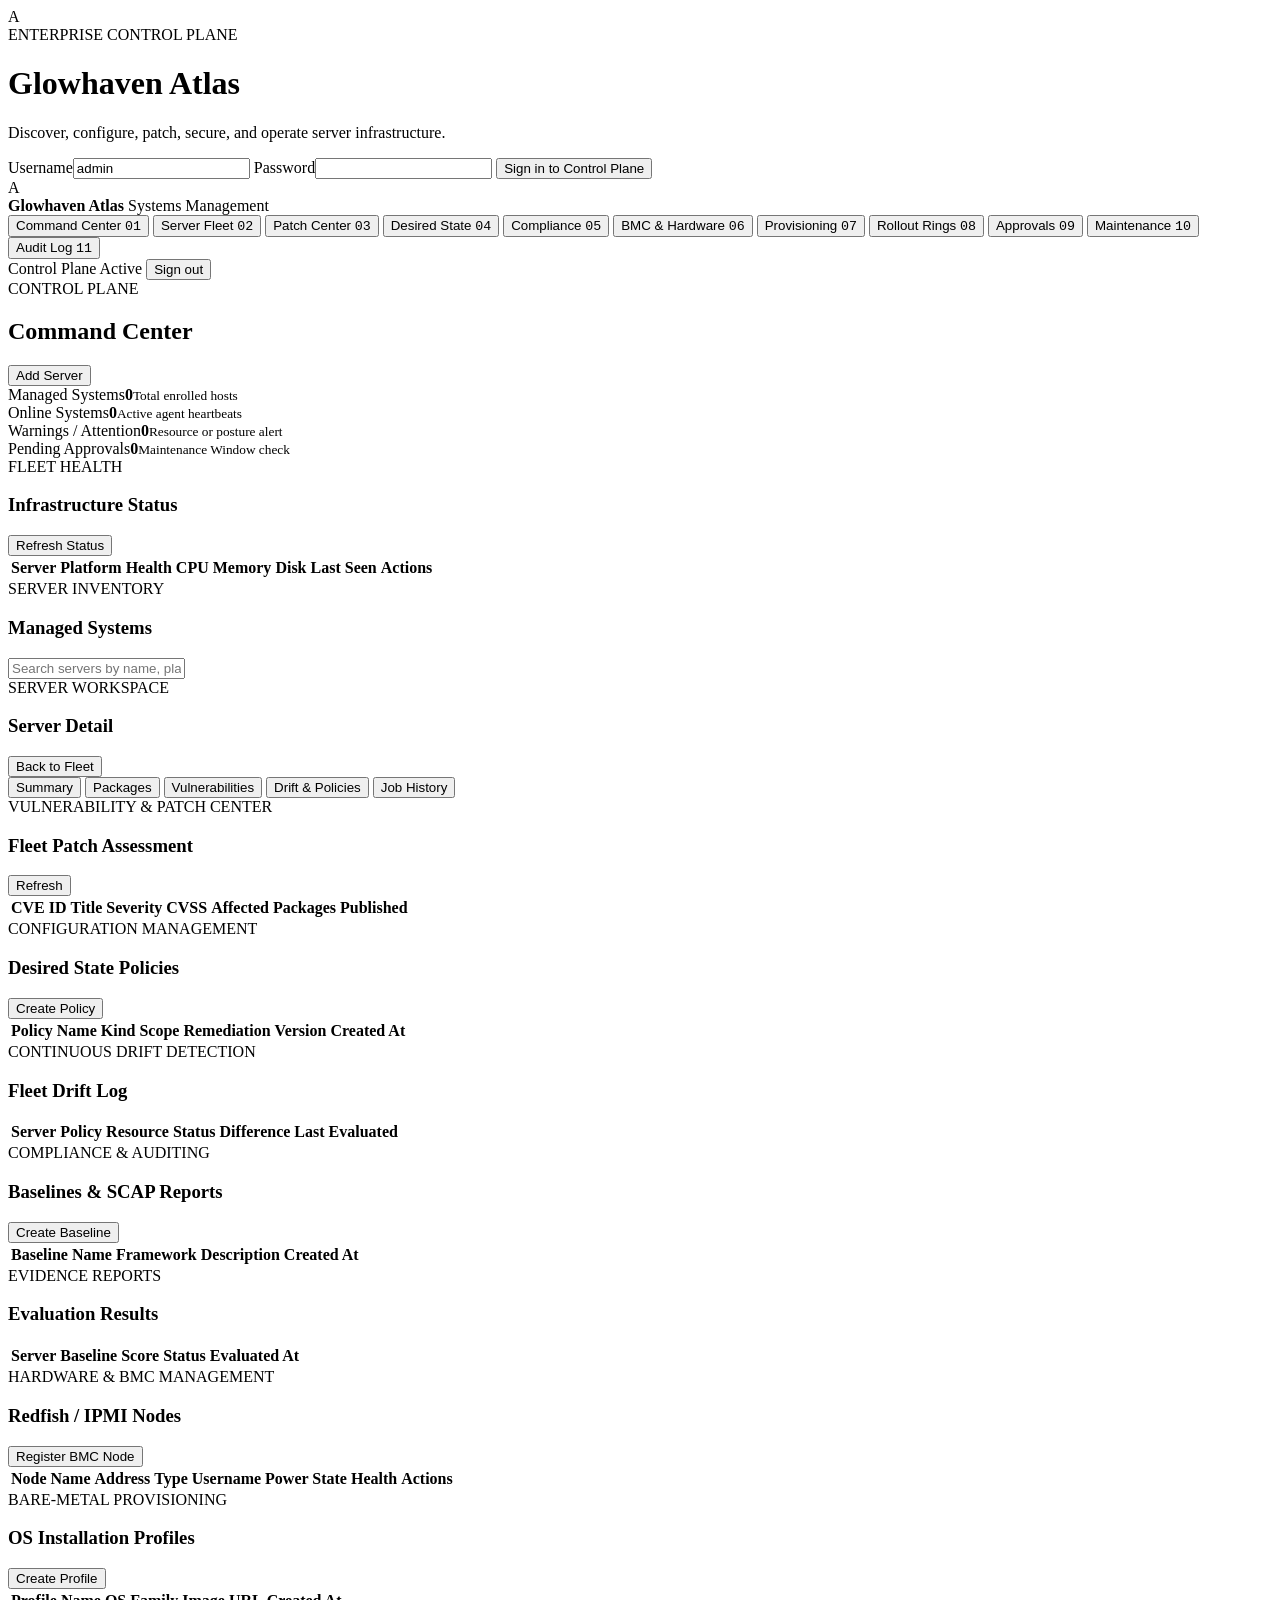
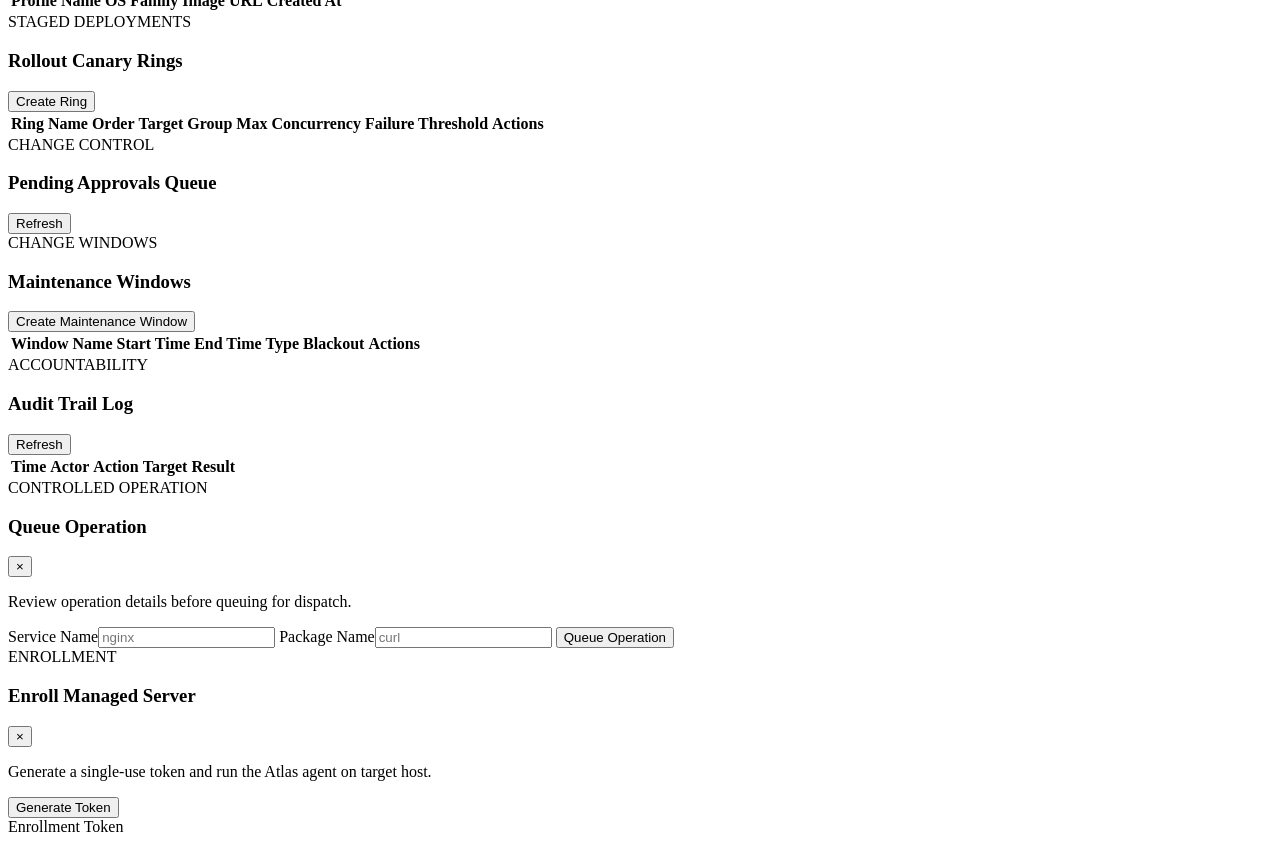
==== commit 974b17a1: "feat: transform Glowhaven Atlas into enterprise systems management platform Co-authored-by: Glowhave" ====
--- a/atlas/static/index.html
+++ b/atlas/static/index.html
@@ -1,11 +1,303 @@
-<!doctype html><html lang="en"><head><meta charset="utf-8"><meta name="viewport" content="width=device-width,initial-scale=1"><meta name="theme-color" content="#07090c"><title>Atlas Control</title><link rel="stylesheet" href="/static/app.css"></head><body>
-<div id="login" class="login"><div class="login-card"><div class="mark">M</div><div class="eyebrow">SERVER LIFECYCLE CONTROL</div><h1>Atlas</h1><p>Operate the fleet, manage lifecycle state, and keep infrastructure accountable.</p><form id="login-form"><label>Username<input id="username" required autocomplete="username"></label><label>Password<input id="password" type="password" required autocomplete="current-password"></label><button class="primary wide">Sign in</button><div id="login-error" class="error"></div></form></div></div>
-<div id="app" class="hidden app"><aside><div class="brand"><div class="mark small">M</div><div><strong>Atlas</strong><span>Server Management</span></div></div><nav><button class="nav active" data-view="overview">Overview <kbd>01</kbd></button><button class="nav" data-view="fleet">Fleet <kbd>02</kbd></button><button class="nav" data-view="operations">Operations <kbd>03</kbd></button><button class="nav" data-view="approvals">Approvals <kbd>04</kbd></button><button class="nav" data-view="audit">Audit <kbd>05</kbd></button></nav><div class="side-footer"><span class="live"><i></i>Control plane healthy</span><button id="logout" class="ghost">Sign out</button></div></aside>
-<main><header><div><div class="eyebrow" id="kicker">CONTROL PLANE</div><h2 id="title">Fleet overview</h2></div><div class="head-actions"><span id="identity"></span><button id="add" class="primary admin">Add server</button></div></header>
-<section id="overview" class="view"><div class="metrics"><div><span>Servers</span><b id="servers">0</b><small>Managed fleet</small></div><div><span>Online</span><b id="online">0</b><small>Healthy heartbeat</small></div><div><span>Warnings</span><b id="warning">0</b><small>Resource or posture attention</small></div><div><span>Pending approval</span><b id="pending">0</b><small id="window">No active maintenance window</small></div></div><div class="section"><div><div class="eyebrow">FLEET STATE</div><h3>Infrastructure at a glance</h3></div><button class="ghost" id="refresh">Refresh</button></div><div class="table"><table><thead><tr><th>Server</th><th>Platform</th><th>Health</th><th>CPU</th><th>Memory</th><th>Disk</th><th>Last seen</th></tr></thead><tbody id="fleet-table"></tbody></table></div></section>
-<section id="fleet" class="view hidden"><div class="section"><div><div class="eyebrow">SERVER INVENTORY</div><h3>Managed servers</h3></div><input id="search" class="search" placeholder="Search fleet"></div><div id="cards" class="cards"></div></section>
-<section id="operations" class="view hidden"><div class="section"><div><div class="eyebrow">OPERATIONS</div><h3>Lifecycle work</h3></div><button class="ghost" id="refresh-jobs">Refresh</button></div><div class="table"><table><thead><tr><th>Action</th><th>Server</th><th>State</th><th>Approval</th><th>Created</th><th>Result</th></tr></thead><tbody id="jobs"></tbody></table></div></section>
-<section id="approvals" class="view hidden"><div class="section"><div><div class="eyebrow">CHANGE CONTROL</div><h3>Pending approvals</h3></div><button class="ghost" id="refresh-approvals">Refresh</button></div><div id="approval-list" class="approval-list"></div></section>
-<section id="audit" class="view hidden"><div class="section"><div><div class="eyebrow">ACCOUNTABILITY</div><h3>Audit trail</h3><span id="audit-status" class="sub"></span></div><button class="ghost" id="refresh-audit">Refresh</button></div><div class="table"><table><thead><tr><th>Time</th><th>Actor</th><th>Action</th><th>Target</th><th>Result</th><th>Chain Hash</th></tr></thead><tbody id="audit-table"></tbody></table></div></section></main></div>
-<div id="action" class="modal hidden"><div class="backdrop"></div><div class="modal-card"><div class="modal-head"><div><div class="eyebrow">CONTROLLED OPERATION</div><h3 id="action-title">Queue operation</h3></div><button data-close="action" class="icon">×</button></div><p id="action-copy"></p><label id="service-label" class="hidden">Service name<input id="service" maxlength="128" placeholder="nginx"></label><button id="confirm-action" class="primary wide">Queue operation</button></div></div><div id="enroll" class="modal hidden"><div class="backdrop"></div><div class="modal-card"><div class="modal-head"><div><div class="eyebrow">ENROLLMENT</div><h3>Add a managed server</h3></div><button data-close="enroll" class="icon">×</button></div><p>Generate a single-use credential, install the agent on the target server, then connect it to this control plane.</p><button id="generate" class="primary wide">Generate enrollment token</button><div id="token-box" class="token hidden"><span>Enrollment token</span><code id="token"></code><small id="expiry"></small></div></div></div>
-<script src="/static/app.js" defer></script></body></html>
+<!doctype html>
+<html lang="en">
+<head>
+  <meta charset="utf-8">
+  <meta name="viewport" content="width=device-width,initial-scale=1">
+  <meta name="theme-color" content="#05070a">
+  <title>Glowhaven Atlas Control Plane</title>
+  <link rel="stylesheet" href="/static/app.css">
+</head>
+<body>
+
+<div id="login" class="login">
+  <div class="login-card">
+    <div class="mark">A</div>
+    <div class="eyebrow">ENTERPRISE CONTROL PLANE</div>
+    <h1>Glowhaven Atlas</h1>
+    <p>Discover, configure, patch, secure, and operate server infrastructure.</p>
+    <form id="login-form">
+      <label>Username<input id="username" required autocomplete="username" value="admin"></label>
+      <label>Password<input id="password" type="password" required autocomplete="current-password"></label>
+      <button class="primary wide">Sign in to Control Plane</button>
+      <div id="login-error" class="error"></div>
+    </form>
+  </div>
+</div>
+
+<div id="app" class="hidden app">
+  <aside>
+    <div class="brand">
+      <div class="mark small">A</div>
+      <div>
+        <strong>Glowhaven Atlas</strong>
+        <span>Systems Management</span>
+      </div>
+    </div>
+    <nav>
+      <button class="nav active" data-view="overview">Command Center <kbd>01</kbd></button>
+      <button class="nav" data-view="fleet">Server Fleet <kbd>02</kbd></button>
+      <button class="nav" data-view="patches">Patch Center <kbd>03</kbd></button>
+      <button class="nav" data-view="policies">Desired State <kbd>04</kbd></button>
+      <button class="nav" data-view="compliance">Compliance <kbd>05</kbd></button>
+      <button class="nav" data-view="hardware">BMC & Hardware <kbd>06</kbd></button>
+      <button class="nav" data-view="provisioning">Provisioning <kbd>07</kbd></button>
+      <button class="nav" data-view="rollouts">Rollout Rings <kbd>08</kbd></button>
+      <button class="nav" data-view="approvals">Approvals <kbd>09</kbd></button>
+      <button class="nav" data-view="maintenance">Maintenance <kbd>10</kbd></button>
+      <button class="nav" data-view="audit">Audit Log <kbd>11</kbd></button>
+    </nav>
+    <div class="side-footer">
+      <span class="live"><i></i>Control Plane Active</span>
+      <button id="logout" class="ghost">Sign out</button>
+    </div>
+  </aside>
+
+  <main>
+    <header>
+      <div>
+        <div class="eyebrow" id="kicker">CONTROL PLANE</div>
+        <h2 id="title">Command Center</h2>
+      </div>
+      <div class="head-actions">
+        <span id="identity"></span>
+        <button id="add" class="primary admin">Add Server</button>
+      </div>
+    </header>
+
+    <!-- Command Center Overview -->
+    <section id="overview" class="view">
+      <div class="metrics">
+        <div><span>Managed Systems</span><b id="servers">0</b><small>Total enrolled hosts</small></div>
+        <div><span>Online Systems</span><b id="online">0</b><small>Active agent heartbeats</small></div>
+        <div><span>Warnings / Attention</span><b id="warning">0</b><small>Resource or posture alert</small></div>
+        <div><span>Pending Approvals</span><b id="pending">0</b><small id="window">Maintenance Window check</small></div>
+      </div>
+      <div class="section">
+        <div><div class="eyebrow">FLEET HEALTH</div><h3>Infrastructure Status</h3></div>
+        <button class="ghost" id="refresh">Refresh Status</button>
+      </div>
+      <div class="table">
+        <table>
+          <thead><tr><th>Server</th><th>Platform</th><th>Health</th><th>CPU</th><th>Memory</th><th>Disk</th><th>Last Seen</th><th>Actions</th></tr></thead>
+          <tbody id="fleet-table"></tbody>
+        </table>
+      </div>
+    </section>
+
+    <!-- Server Fleet Cards -->
+    <section id="fleet" class="view hidden">
+      <div class="section">
+        <div><div class="eyebrow">SERVER INVENTORY</div><h3>Managed Systems</h3></div>
+        <input id="search" class="search" placeholder="Search servers by name, platform, host">
+      </div>
+      <div id="cards" class="cards"></div>
+    </section>
+
+    <!-- Server Detail Workspace -->
+    <section id="server-detail" class="view hidden">
+      <div class="section">
+        <div>
+          <div class="eyebrow" id="sd-hostname">SERVER WORKSPACE</div>
+          <h3 id="sd-title">Server Detail</h3>
+        </div>
+        <button class="ghost" onclick="switchView('fleet')">Back to Fleet</button>
+      </div>
+      <div class="tab-bar">
+        <button class="tab-btn active" data-sdtab="sd-summary">Summary</button>
+        <button class="tab-btn" data-sdtab="sd-packages">Packages</button>
+        <button class="tab-btn" data-sdtab="sd-vulnerabilities">Vulnerabilities</button>
+        <button class="tab-btn" data-sdtab="sd-drift">Drift & Policies</button>
+        <button class="tab-btn" data-sdtab="sd-jobs">Job History</button>
+      </div>
+      <div id="sd-tab-content">
+        <div id="sd-summary" class="sd-tab"></div>
+        <div id="sd-packages" class="sd-tab hidden"></div>
+        <div id="sd-vulnerabilities" class="sd-tab hidden"></div>
+        <div id="sd-drift" class="sd-tab hidden"></div>
+        <div id="sd-jobs" class="sd-tab hidden"></div>
+      </div>
+    </section>
+
+    <!-- Patch Center -->
+    <section id="patches" class="view hidden">
+      <div class="section">
+        <div><div class="eyebrow">VULNERABILITY & PATCH CENTER</div><h3>Fleet Patch Assessment</h3></div>
+        <button class="ghost" id="refresh-patches">Refresh</button>
+      </div>
+      <div class="table">
+        <table>
+          <thead><tr><th>CVE ID</th><th>Title</th><th>Severity</th><th>CVSS</th><th>Affected Packages</th><th>Published</th></tr></thead>
+          <tbody id="cve-table"></tbody>
+        </table>
+      </div>
+    </section>
+
+    <!-- Desired State Policies -->
+    <section id="policies" class="view hidden">
+      <div class="section">
+        <div><div class="eyebrow">CONFIGURATION MANAGEMENT</div><h3>Desired State Policies</h3></div>
+        <button class="primary" id="btn-create-policy">Create Policy</button>
+      </div>
+      <div class="table">
+        <table>
+          <thead><tr><th>Policy Name</th><th>Kind</th><th>Scope</th><th>Remediation</th><th>Version</th><th>Created At</th></tr></thead>
+          <tbody id="policies-table"></tbody>
+        </table>
+      </div>
+      <div class="section">
+        <div><div class="eyebrow">CONTINUOUS DRIFT DETECTION</div><h3>Fleet Drift Log</h3></div>
+      </div>
+      <div class="table">
+        <table>
+          <thead><tr><th>Server</th><th>Policy</th><th>Resource</th><th>Status</th><th>Difference</th><th>Last Evaluated</th></tr></thead>
+          <tbody id="drift-table"></tbody>
+        </table>
+      </div>
+    </section>
+
+    <!-- Compliance Engine -->
+    <section id="compliance" class="view hidden">
+      <div class="section">
+        <div><div class="eyebrow">COMPLIANCE & AUDITING</div><h3>Baselines & SCAP Reports</h3></div>
+        <button class="primary" id="btn-create-baseline">Create Baseline</button>
+      </div>
+      <div class="table">
+        <table>
+          <thead><tr><th>Baseline Name</th><th>Framework</th><th>Description</th><th>Created At</th></tr></thead>
+          <tbody id="baselines-table"></tbody>
+        </table>
+      </div>
+      <div class="section">
+        <div><div class="eyebrow">EVIDENCE REPORTS</div><h3>Evaluation Results</h3></div>
+      </div>
+      <div class="table">
+        <table>
+          <thead><tr><th>Server</th><th>Baseline</th><th>Score</th><th>Status</th><th>Evaluated At</th></tr></thead>
+          <tbody id="compliance-reports-table"></tbody>
+        </table>
+      </div>
+    </section>
+
+    <!-- BMC & Hardware -->
+    <section id="hardware" class="view hidden">
+      <div class="section">
+        <div><div class="eyebrow">HARDWARE & BMC MANAGEMENT</div><h3>Redfish / IPMI Nodes</h3></div>
+        <button class="primary" id="btn-add-bmc">Register BMC Node</button>
+      </div>
+      <div class="table">
+        <table>
+          <thead><tr><th>Node Name</th><th>Address</th><th>Type</th><th>Username</th><th>Power State</th><th>Health</th><th>Actions</th></tr></thead>
+          <tbody id="bmc-table"></tbody>
+        </table>
+      </div>
+    </section>
+
+    <!-- Provisioning -->
+    <section id="provisioning" class="view hidden">
+      <div class="section">
+        <div><div class="eyebrow">BARE-METAL PROVISIONING</div><h3>OS Installation Profiles</h3></div>
+        <button class="primary" id="btn-create-profile">Create Profile</button>
+      </div>
+      <div class="table">
+        <table>
+          <thead><tr><th>Profile Name</th><th>OS Family</th><th>Image URL</th><th>Created At</th></tr></thead>
+          <tbody id="profiles-table"></tbody>
+        </table>
+      </div>
+    </section>
+
+    <!-- Rollout Rings -->
+    <section id="rollouts" class="view hidden">
+      <div class="section">
+        <div><div class="eyebrow">STAGED DEPLOYMENTS</div><h3>Rollout Canary Rings</h3></div>
+        <button class="primary" id="btn-create-ring">Create Ring</button>
+      </div>
+      <div class="table">
+        <table>
+          <thead><tr><th>Ring Name</th><th>Order</th><th>Target Group</th><th>Max Concurrency</th><th>Failure Threshold</th><th>Actions</th></tr></thead>
+          <tbody id="rings-table"></tbody>
+        </table>
+      </div>
+    </section>
+
+    <!-- Approvals -->
+    <section id="approvals" class="view hidden">
+      <div class="section">
+        <div><div class="eyebrow">CHANGE CONTROL</div><h3>Pending Approvals Queue</h3></div>
+        <button class="ghost" id="refresh-approvals">Refresh</button>
+      </div>
+      <div id="approval-list" class="approval-list"></div>
+    </section>
+
+    <!-- Maintenance Windows -->
+    <section id="maintenance" class="view hidden">
+      <div class="section">
+        <div><div class="eyebrow">CHANGE WINDOWS</div><h3>Maintenance Windows</h3></div>
+        <button class="primary" id="btn-add-mw">Create Maintenance Window</button>
+      </div>
+      <div class="table">
+        <table>
+          <thead><tr><th>Window Name</th><th>Start Time</th><th>End Time</th><th>Type</th><th>Blackout</th><th>Actions</th></tr></thead>
+          <tbody id="mw-table"></tbody>
+        </table>
+      </div>
+    </section>
+
+    <!-- Audit Log -->
+    <section id="audit" class="view hidden">
+      <div class="section">
+        <div><div class="eyebrow">ACCOUNTABILITY</div><h3>Audit Trail Log</h3></div>
+        <button class="ghost" id="refresh-audit">Refresh</button>
+      </div>
+      <div class="table">
+        <table>
+          <thead><tr><th>Time</th><th>Actor</th><th>Action</th><th>Target</th><th>Result</th></tr></thead>
+          <tbody id="audit-table"></tbody>
+        </table>
+      </div>
+    </section>
+  </main>
+</div>
+
+<!-- Action Modal -->
+<div id="action" class="modal hidden">
+  <div class="backdrop"></div>
+  <div class="modal-card">
+    <div class="modal-head">
+      <div>
+        <div class="eyebrow">CONTROLLED OPERATION</div>
+        <h3 id="action-title">Queue Operation</h3>
+      </div>
+      <button data-close="action" class="icon">×</button>
+    </div>
+    <p id="action-copy">Review operation details before queuing for dispatch.</p>
+    <label id="service-label" class="hidden">Service Name<input id="service" maxlength="128" placeholder="nginx"></label>
+    <label id="package-label" class="hidden">Package Name<input id="package" maxlength="128" placeholder="curl"></label>
+    <button id="confirm-action" class="primary wide">Queue Operation</button>
+  </div>
+</div>
+
+<!-- Enrollment Modal -->
+<div id="enroll" class="modal hidden">
+  <div class="backdrop"></div>
+  <div class="modal-card">
+    <div class="modal-head">
+      <div>
+        <div class="eyebrow">ENROLLMENT</div>
+        <h3>Enroll Managed Server</h3>
+      </div>
+      <button data-close="enroll" class="icon">×</button>
+    </div>
+    <p>Generate a single-use token and run the Atlas agent on target host.</p>
+    <button id="generate" class="primary wide">Generate Token</button>
+    <div id="token-box" class="token hidden">
+      <span>Enrollment Token</span>
+      <code id="token"></code>
+      <small id="expiry"></small>
+    </div>
+  </div>
+</div>
+
+<script src="/static/app.js" defer></script>
+</body>
+</html>
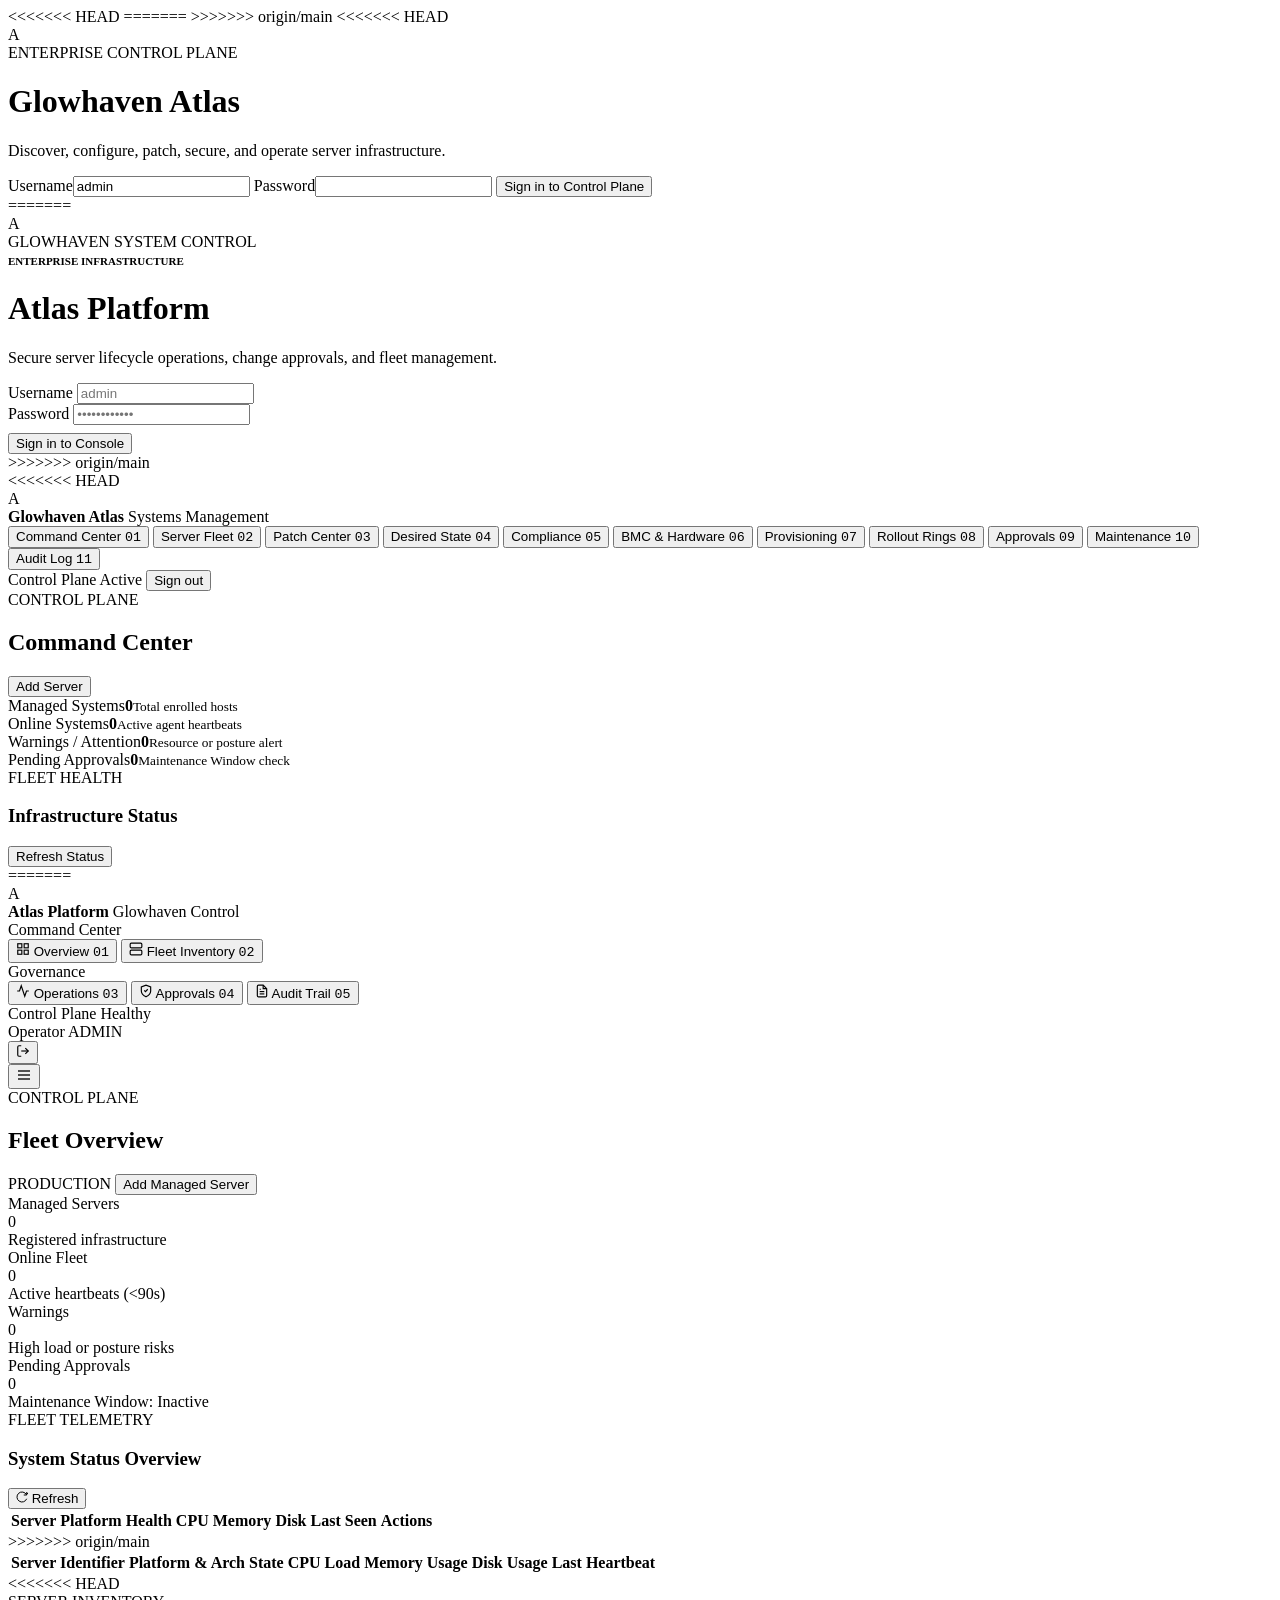
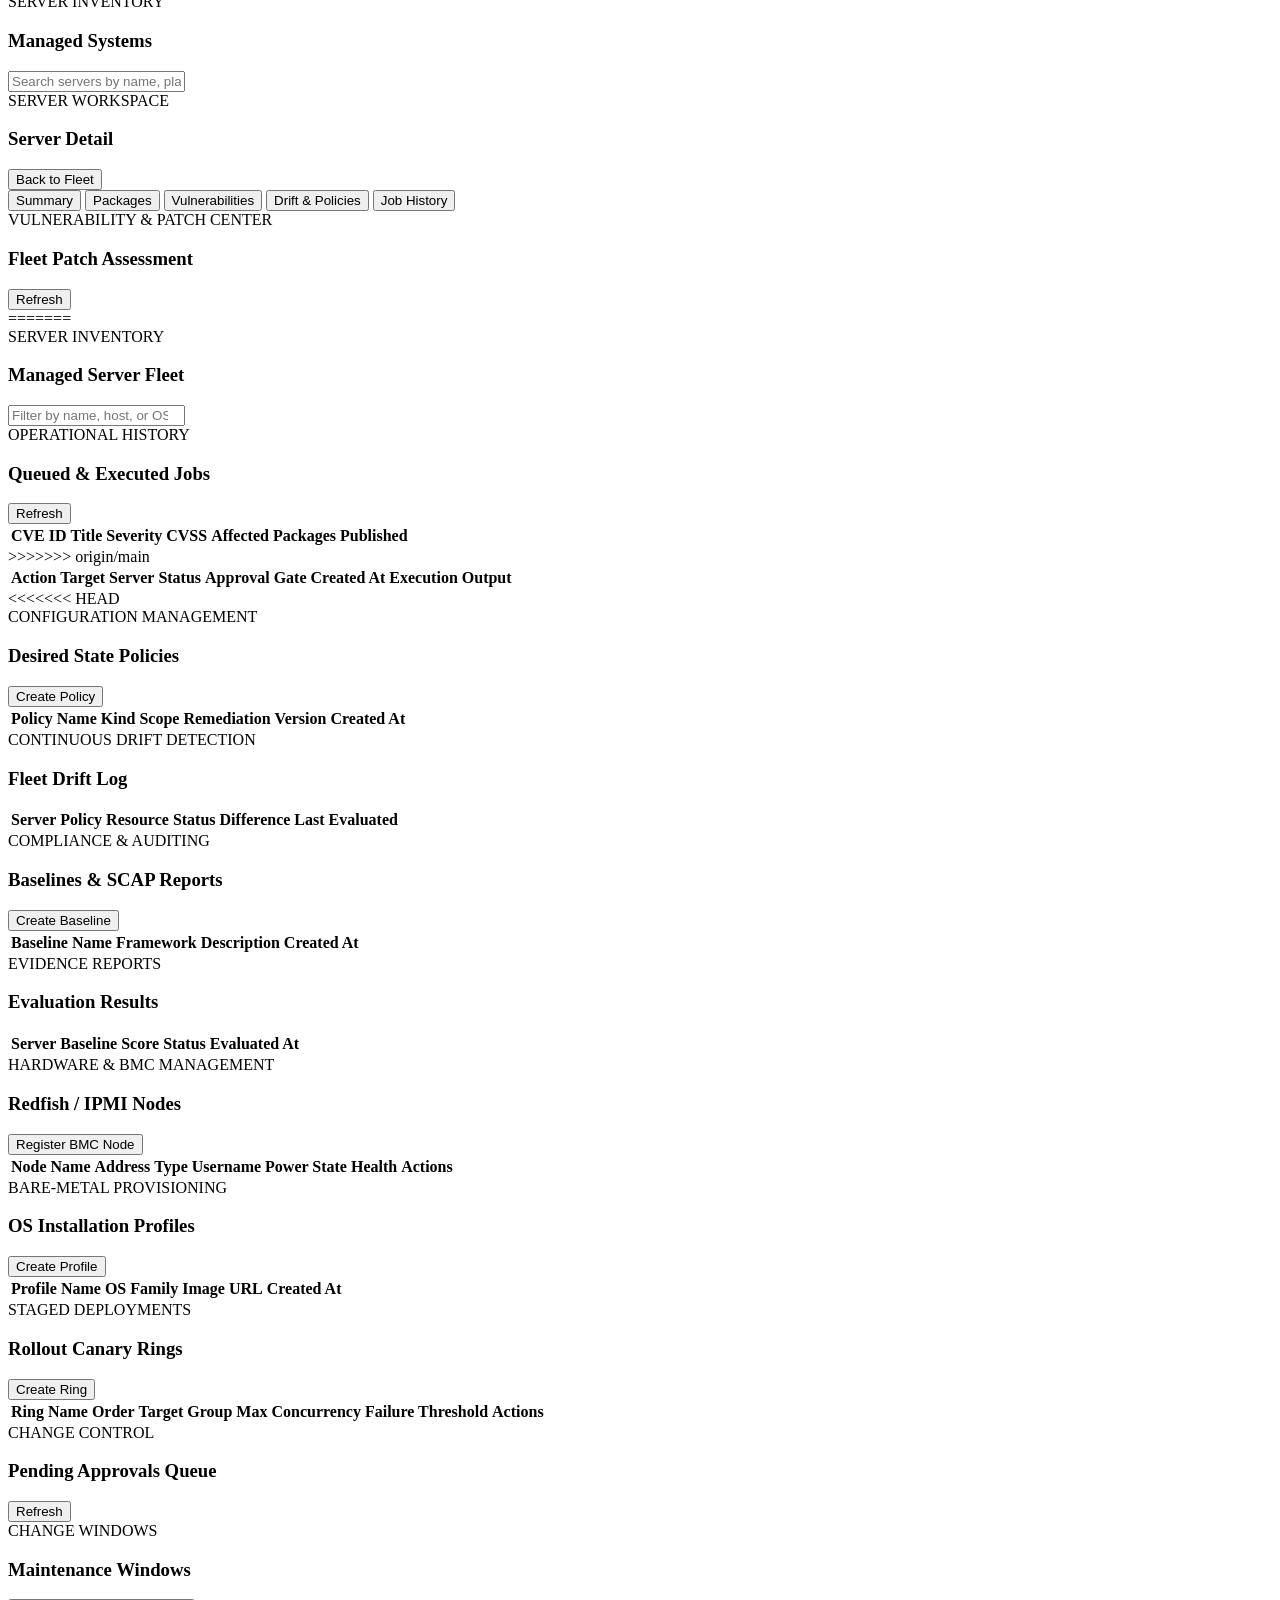
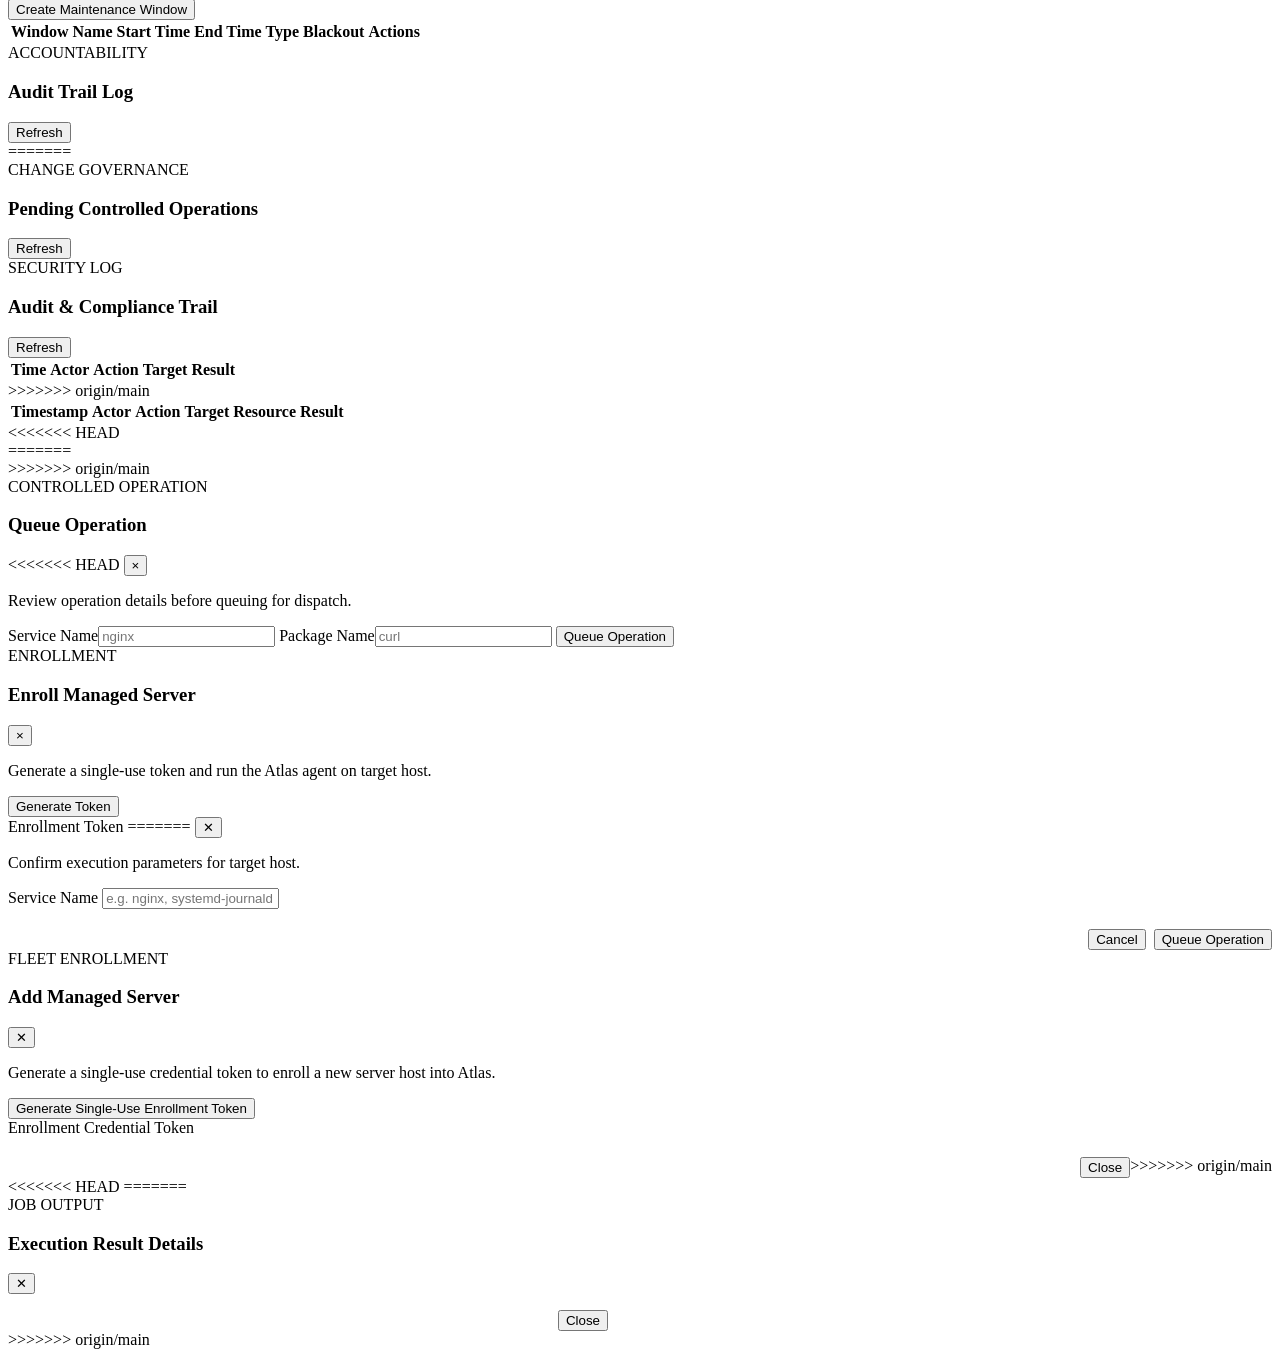
==== commit a468dc66: "feat: transform Glowhaven Atlas into enterprise systems management platform Co-authored-by: Glowhave" ====
--- a/atlas/static/index.html
+++ b/atlas/static/index.html
@@ -2,13 +2,20 @@
 <html lang="en">
 <head>
   <meta charset="utf-8">
+<<<<<<< HEAD
   <meta name="viewport" content="width=device-width,initial-scale=1">
   <meta name="theme-color" content="#05070a">
   <title>Glowhaven Atlas Control Plane</title>
+=======
+  <meta name="viewport" content="width=device-width, initial-scale=1">
+  <meta name="theme-color" content="#06080b">
+  <title>Atlas Control Plane</title>
+>>>>>>> origin/main
   <link rel="stylesheet" href="/static/app.css">
 </head>
 <body>
 
+<<<<<<< HEAD
 <div id="login" class="login">
   <div class="login-card">
     <div class="mark">A</div>
@@ -20,10 +27,39 @@
       <label>Password<input id="password" type="password" required autocomplete="current-password"></label>
       <button class="primary wide">Sign in to Control Plane</button>
       <div id="login-error" class="error"></div>
+=======
+<!-- LOGIN VIEW -->
+<div id="login" class="login">
+  <div class="login-card">
+    <div class="login-header">
+      <div class="login-brand">
+        <div class="mark">A</div>
+        <div>
+          <div class="eyebrow">GLOWHAVEN SYSTEM CONTROL</div>
+          <span style="font-size:11px; font-weight:600; color:var(--text-muted)">ENTERPRISE INFRASTRUCTURE</span>
+        </div>
+      </div>
+      <h1>Atlas Platform</h1>
+      <p>Secure server lifecycle operations, change approvals, and fleet management.</p>
+    </div>
+
+    <form id="login-form">
+      <div class="form-group">
+        <label for="username">Username</label>
+        <input id="username" type="text" required autocomplete="username" placeholder="admin">
+      </div>
+      <div class="form-group">
+        <label for="password">Password</label>
+        <input id="password" type="password" required autocomplete="current-password" placeholder="••••••••••••">
+      </div>
+      <button type="submit" class="primary wide" style="margin-top:8px">Sign in to Console</button>
+      <div id="login-error" class="error-text"></div>
+>>>>>>> origin/main
     </form>
   </div>
 </div>
 
+<<<<<<< HEAD
 <div id="app" class="hidden app">
   <aside>
     <div class="brand">
@@ -79,11 +115,164 @@
       <div class="table">
         <table>
           <thead><tr><th>Server</th><th>Platform</th><th>Health</th><th>CPU</th><th>Memory</th><th>Disk</th><th>Last Seen</th><th>Actions</th></tr></thead>
+=======
+<!-- MAIN DASHBOARD SHELL -->
+<div id="app" class="hidden app">
+  <!-- SIDEBAR NAVIGATION -->
+  <aside class="sidebar" id="sidebar">
+    <div class="sidebar-header">
+      <div class="brand-wrapper">
+        <div class="mark small">A</div>
+        <div class="brand-text">
+          <strong>Atlas Platform</strong>
+          <span>Glowhaven Control</span>
+        </div>
+      </div>
+    </div>
+
+    <nav class="sidebar-nav">
+      <div>
+        <div class="nav-group-title">Command Center</div>
+        <div class="nav-section">
+          <button class="nav-btn active" data-view="overview">
+            <span class="nav-btn-label">
+              <svg width="14" height="14" viewBox="0 0 24 24" fill="none" stroke="currentColor" stroke-width="2"><rect x="3" y="3" width="7" height="7"/><rect x="14" y="3" width="7" height="7"/><rect x="14" y="14" width="7" height="7"/><rect x="3" y="14" width="7" height="7"/></svg>
+              Overview
+            </span>
+            <kbd>01</kbd>
+          </button>
+          <button class="nav-btn" data-view="fleet">
+            <span class="nav-btn-label">
+              <svg width="14" height="14" viewBox="0 0 24 24" fill="none" stroke="currentColor" stroke-width="2"><rect x="2" y="2" width="20" height="8" rx="2"/><rect x="2" y="14" width="20" height="8" rx="2"/><line x1="6" y1="6" x2="6.01" y2="6"/><line x1="6" y1="18" x2="6.01" y2="18"/></svg>
+              Fleet Inventory
+            </span>
+            <kbd>02</kbd>
+          </button>
+        </div>
+      </div>
+
+      <div>
+        <div class="nav-group-title">Governance</div>
+        <div class="nav-section">
+          <button class="nav-btn" data-view="operations">
+            <span class="nav-btn-label">
+              <svg width="14" height="14" viewBox="0 0 24 24" fill="none" stroke="currentColor" stroke-width="2"><polyline points="22 12 18 12 15 21 9 3 6 12 2 12"/></svg>
+              Operations
+            </span>
+            <kbd>03</kbd>
+          </button>
+          <button class="nav-btn" data-view="approvals">
+            <span class="nav-btn-label">
+              <svg width="14" height="14" viewBox="0 0 24 24" fill="none" stroke="currentColor" stroke-width="2"><path d="M12 22s8-4 8-10V5l-8-3-8 3v7c0 6 8 10 8 10z"/><polyline points="9 11 11 13 15 9"/></svg>
+              Approvals
+            </span>
+            <kbd>04</kbd>
+          </button>
+          <button class="nav-btn" data-view="audit">
+            <span class="nav-btn-label">
+              <svg width="14" height="14" viewBox="0 0 24 24" fill="none" stroke="currentColor" stroke-width="2"><path d="M14 2H6a2 2 0 0 0-2 2v16a2 2 0 0 0 2 2h12a2 2 0 0 0 2-2V8z"/><polyline points="14 2 14 8 20 8"/><line x1="16" y1="13" x2="8" y2="13"/><line x1="16" y1="17" x2="8" y2="17"/><polyline points="10 9 9 9 8 9"/></svg>
+              Audit Trail
+            </span>
+            <kbd>05</kbd>
+          </button>
+        </div>
+      </div>
+    </nav>
+
+    <div class="sidebar-footer">
+      <div class="status-indicator">
+        <span class="status-dot"></span>
+        <span>Control Plane Healthy</span>
+      </div>
+      <div class="user-profile">
+        <div class="user-info">
+          <span class="user-name" id="user-display">Operator</span>
+          <span class="user-role" id="role-display">ADMIN</span>
+        </div>
+        <button id="logout" class="icon-btn" title="Sign out">
+          <svg width="14" height="14" viewBox="0 0 24 24" fill="none" stroke="currentColor" stroke-width="2"><path d="M9 21H5a2 2 0 0 1-2-2V5a2 2 0 0 1 2-2h4"/><polyline points="16 17 21 12 16 7"/><line x1="21" y1="12" x2="9" y2="12"/></svg>
+        </button>
+      </div>
+    </div>
+  </aside>
+
+  <!-- MAIN WORKSPACE CONTENT -->
+  <main class="main-content">
+    <header class="top-header">
+      <div class="header-left">
+        <button id="mobile-toggle" class="icon-btn mobile-menu-toggle">
+          <svg width="16" height="16" viewBox="0 0 24 24" fill="none" stroke="currentColor" stroke-width="2"><line x1="3" y1="12" x2="21" y2="12"/><line x1="3" y1="6" x2="21" y2="6"/><line x1="3" y1="18" x2="21" y2="18"/></svg>
+        </button>
+        <div class="header-title-group">
+          <div class="eyebrow" id="kicker">CONTROL PLANE</div>
+          <h2 id="title">Fleet Overview</h2>
+        </div>
+      </div>
+
+      <div class="header-right">
+        <span class="badge badge-neutral" id="system-status-badge">PRODUCTION</span>
+        <button id="add" class="primary admin">Add Managed Server</button>
+      </div>
+    </header>
+
+    <!-- VIEW 1: OVERVIEW -->
+    <section id="overview" class="view">
+      <div class="metrics-grid">
+        <div class="metric-card accent-cyan">
+          <div class="metric-label">Managed Servers</div>
+          <div class="metric-value" id="servers">0</div>
+          <div class="metric-subtext">Registered infrastructure</div>
+        </div>
+        <div class="metric-card accent-green">
+          <div class="metric-label">Online Fleet</div>
+          <div class="metric-value" id="online">0</div>
+          <div class="metric-subtext">Active heartbeats (&lt;90s)</div>
+        </div>
+        <div class="metric-card accent-amber">
+          <div class="metric-label">Warnings</div>
+          <div class="metric-value" id="warning">0</div>
+          <div class="metric-subtext">High load or posture risks</div>
+        </div>
+        <div class="metric-card accent-violet">
+          <div class="metric-label">Pending Approvals</div>
+          <div class="metric-value" id="pending">0</div>
+          <div class="metric-subtext" id="window">Maintenance Window: Inactive</div>
+        </div>
+      </div>
+
+      <div class="section-bar">
+        <div class="section-title-group">
+          <div class="eyebrow">FLEET TELEMETRY</div>
+          <h3>System Status Overview</h3>
+        </div>
+        <div class="section-controls">
+          <button class="ghost" id="refresh">
+            <svg width="12" height="12" viewBox="0 0 24 24" fill="none" stroke="currentColor" stroke-width="2"><path d="M21.5 2v6h-6M21.34 15.57a10 10 0 1 1-.57-8.38l5.67-5.67"/></svg>
+            Refresh
+          </button>
+        </div>
+      </div>
+
+      <div class="table-container">
+        <table class="data-table">
+          <thead>
+            <tr>
+              <th>Server Identifier</th>
+              <th>Platform & Arch</th>
+              <th>State</th>
+              <th>CPU Load</th>
+              <th>Memory Usage</th>
+              <th>Disk Usage</th>
+              <th>Last Heartbeat</th>
+            </tr>
+          </thead>
+>>>>>>> origin/main
           <tbody id="fleet-table"></tbody>
         </table>
       </div>
     </section>
 
+<<<<<<< HEAD
     <!-- Server Fleet Cards -->
     <section id="fleet" class="view hidden">
       <div class="section">
@@ -128,10 +317,53 @@
         <table>
           <thead><tr><th>CVE ID</th><th>Title</th><th>Severity</th><th>CVSS</th><th>Affected Packages</th><th>Published</th></tr></thead>
           <tbody id="cve-table"></tbody>
-        </table>
-      </div>
-    </section>
-
+=======
+    <!-- VIEW 2: FLEET -->
+    <section id="fleet" class="view hidden">
+      <div class="section-bar">
+        <div class="section-title-group">
+          <div class="eyebrow">SERVER INVENTORY</div>
+          <h3>Managed Server Fleet</h3>
+        </div>
+        <div class="section-controls">
+          <input id="search" type="search" placeholder="Filter by name, host, or OS...">
+        </div>
+      </div>
+
+      <div id="cards" class="cards-grid"></div>
+    </section>
+
+    <!-- VIEW 3: OPERATIONS -->
+    <section id="operations" class="view hidden">
+      <div class="section-bar">
+        <div class="section-title-group">
+          <div class="eyebrow">OPERATIONAL HISTORY</div>
+          <h3>Queued & Executed Jobs</h3>
+        </div>
+        <div class="section-controls">
+          <button class="ghost" id="refresh-jobs">Refresh</button>
+        </div>
+      </div>
+
+      <div class="table-container">
+        <table class="data-table">
+          <thead>
+            <tr>
+              <th>Action</th>
+              <th>Target Server</th>
+              <th>Status</th>
+              <th>Approval Gate</th>
+              <th>Created At</th>
+              <th>Execution Output</th>
+            </tr>
+          </thead>
+          <tbody id="jobs"></tbody>
+>>>>>>> origin/main
+        </table>
+      </div>
+    </section>
+
+<<<<<<< HEAD
     <!-- Desired State Policies -->
     <section id="policies" class="view hidden">
       <div class="section">
@@ -252,6 +484,46 @@
       <div class="table">
         <table>
           <thead><tr><th>Time</th><th>Actor</th><th>Action</th><th>Target</th><th>Result</th></tr></thead>
+=======
+    <!-- VIEW 4: APPROVALS -->
+    <section id="approvals" class="view hidden">
+      <div class="section-bar">
+        <div class="section-title-group">
+          <div class="eyebrow">CHANGE GOVERNANCE</div>
+          <h3>Pending Controlled Operations</h3>
+        </div>
+        <div class="section-controls">
+          <button class="ghost" id="refresh-approvals">Refresh</button>
+        </div>
+      </div>
+
+      <div id="approval-list" class="approval-list"></div>
+    </section>
+
+    <!-- VIEW 5: AUDIT TRAIL -->
+    <section id="audit" class="view hidden">
+      <div class="section-bar">
+        <div class="section-title-group">
+          <div class="eyebrow">SECURITY LOG</div>
+          <h3>Audit & Compliance Trail</h3>
+        </div>
+        <div class="section-controls">
+          <button class="ghost" id="refresh-audit">Refresh</button>
+        </div>
+      </div>
+
+      <div class="table-container">
+        <table class="data-table">
+          <thead>
+            <tr>
+              <th>Timestamp</th>
+              <th>Actor</th>
+              <th>Action</th>
+              <th>Target Resource</th>
+              <th>Result</th>
+            </tr>
+          </thead>
+>>>>>>> origin/main
           <tbody id="audit-table"></tbody>
         </table>
       </div>
@@ -259,15 +531,22 @@
   </main>
 </div>
 
+<<<<<<< HEAD
 <!-- Action Modal -->
 <div id="action" class="modal hidden">
   <div class="backdrop"></div>
+=======
+<!-- MODAL 1: QUEUE OPERATION -->
+<div id="action" class="modal hidden">
+  <div class="backdrop" data-close="action"></div>
+>>>>>>> origin/main
   <div class="modal-card">
     <div class="modal-head">
       <div>
         <div class="eyebrow">CONTROLLED OPERATION</div>
         <h3 id="action-title">Queue Operation</h3>
       </div>
+<<<<<<< HEAD
       <button data-close="action" class="icon">×</button>
     </div>
     <p id="action-copy">Review operation details before queuing for dispatch.</p>
@@ -294,10 +573,75 @@
       <span>Enrollment Token</span>
       <code id="token"></code>
       <small id="expiry"></small>
+=======
+      <button data-close="action" class="icon-btn">✕</button>
+    </div>
+    <p id="action-copy">Confirm execution parameters for target host.</p>
+
+    <div id="service-label" class="form-group hidden">
+      <label for="service">Service Name</label>
+      <input id="service" type="text" maxlength="128" placeholder="e.g. nginx, systemd-journald">
+    </div>
+
+    <div style="display:flex; justify-content:flex-end; gap:8px; margin-top:20px;">
+      <button data-close="action" class="ghost">Cancel</button>
+      <button id="confirm-action" class="primary">Queue Operation</button>
     </div>
   </div>
 </div>
 
+<!-- MODAL 2: ENROLL SERVER -->
+<div id="enroll" class="modal hidden">
+  <div class="backdrop" data-close="enroll"></div>
+  <div class="modal-card">
+    <div class="modal-head">
+      <div>
+        <div class="eyebrow">FLEET ENROLLMENT</div>
+        <h3>Add Managed Server</h3>
+      </div>
+      <button data-close="enroll" class="icon-btn">✕</button>
+    </div>
+    <p>Generate a single-use credential token to enroll a new server host into Atlas.</p>
+
+    <button id="generate" class="secondary wide">Generate Single-Use Enrollment Token</button>
+
+    <div id="token-box" class="token-box hidden">
+      <span class="eyebrow">Enrollment Credential Token</span>
+      <code id="token"></code>
+      <small id="expiry" class="cell-sub"></small>
+    </div>
+
+    <div style="display:flex; justify-content:flex-end; margin-top:20px;">
+      <button data-close="enroll" class="ghost">Close</button>
+>>>>>>> origin/main
+    </div>
+  </div>
+</div>
+
+<<<<<<< HEAD
+=======
+<!-- MODAL 3: INSPECT RESULT / JSON -->
+<div id="inspect-modal" class="modal hidden">
+  <div class="backdrop" data-close="inspect-modal"></div>
+  <div class="modal-card" style="max-width: 600px;">
+    <div class="modal-head">
+      <div>
+        <div class="eyebrow">JOB OUTPUT</div>
+        <h3 id="inspect-title">Execution Result Details</h3>
+      </div>
+      <button data-close="inspect-modal" class="icon-btn">✕</button>
+    </div>
+    <pre id="inspect-code" class="code-block"></pre>
+    <div style="display:flex; justify-content:flex-end; margin-top:16px;">
+      <button data-close="inspect-modal" class="ghost">Close</button>
+    </div>
+  </div>
+</div>
+
+<!-- TOAST CONTAINER -->
+<div id="toast-container" class="toast-container"></div>
+
+>>>>>>> origin/main
 <script src="/static/app.js" defer></script>
 </body>
 </html>
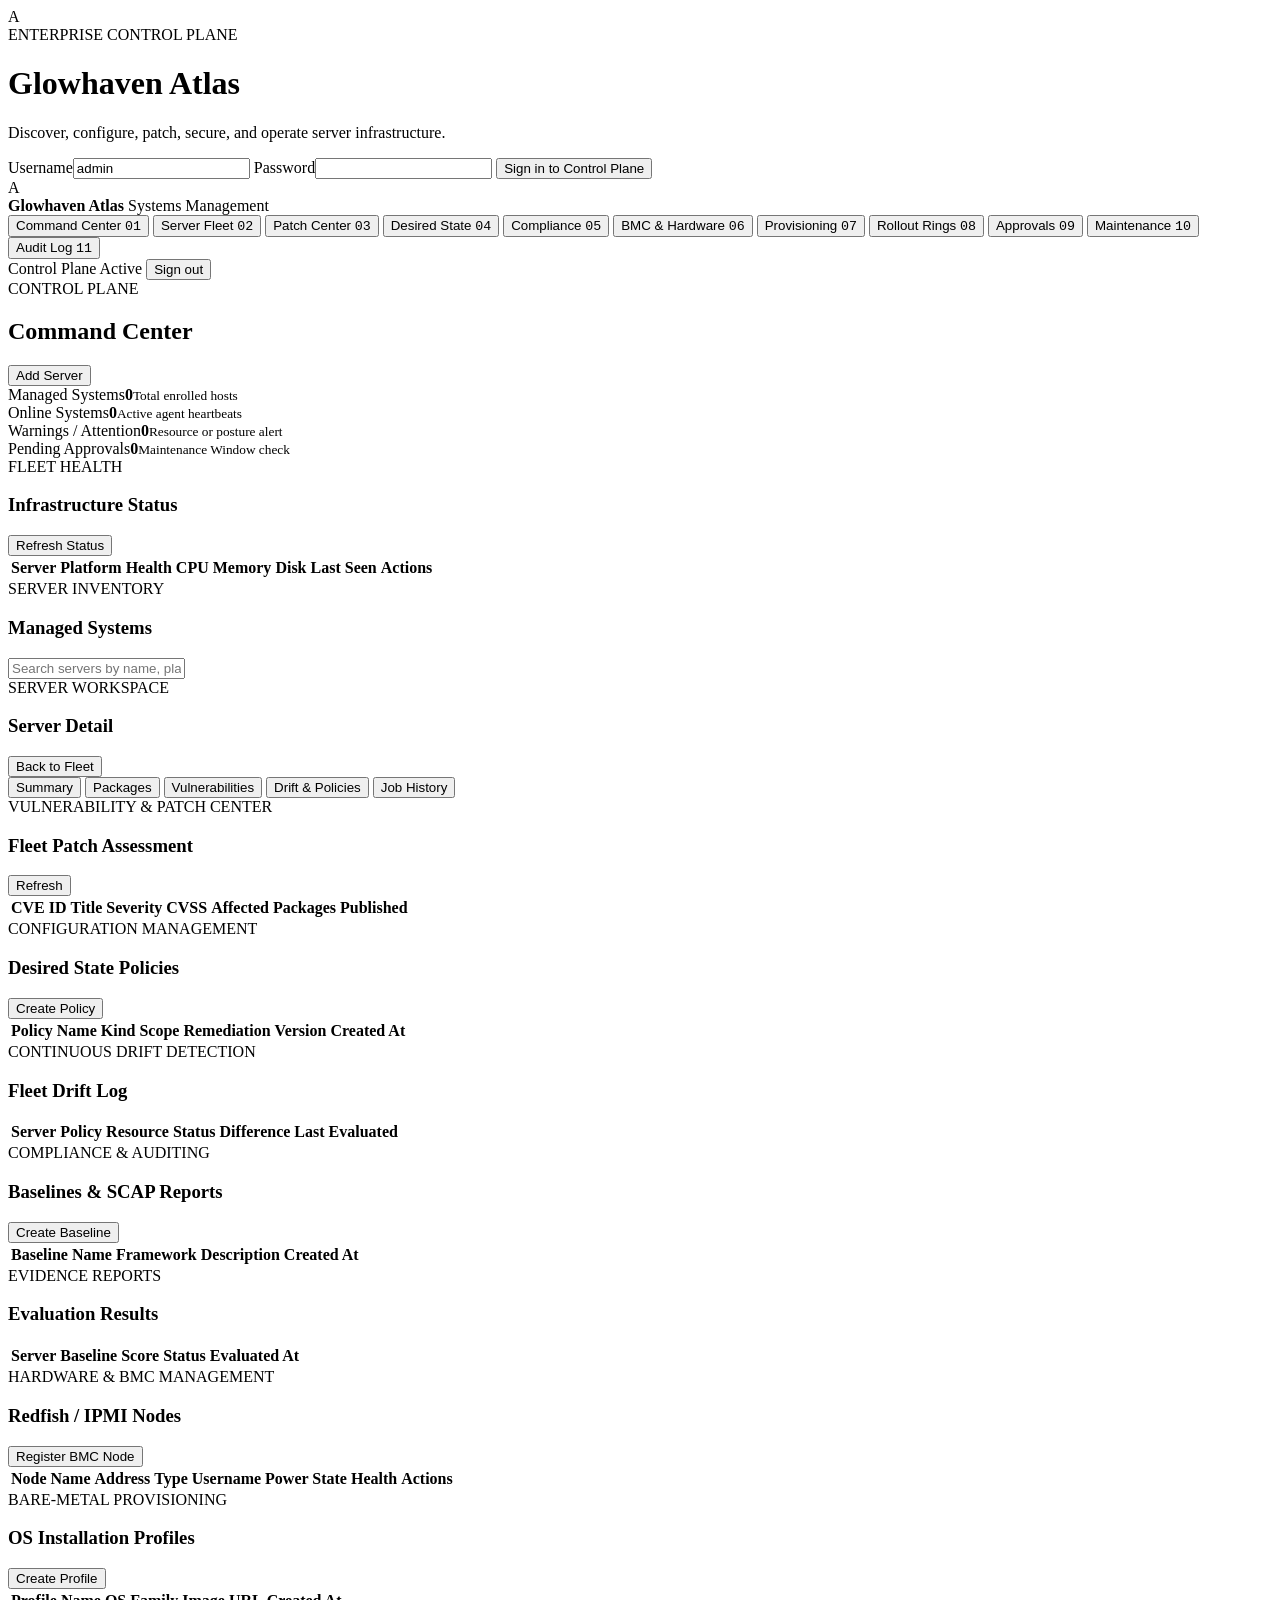
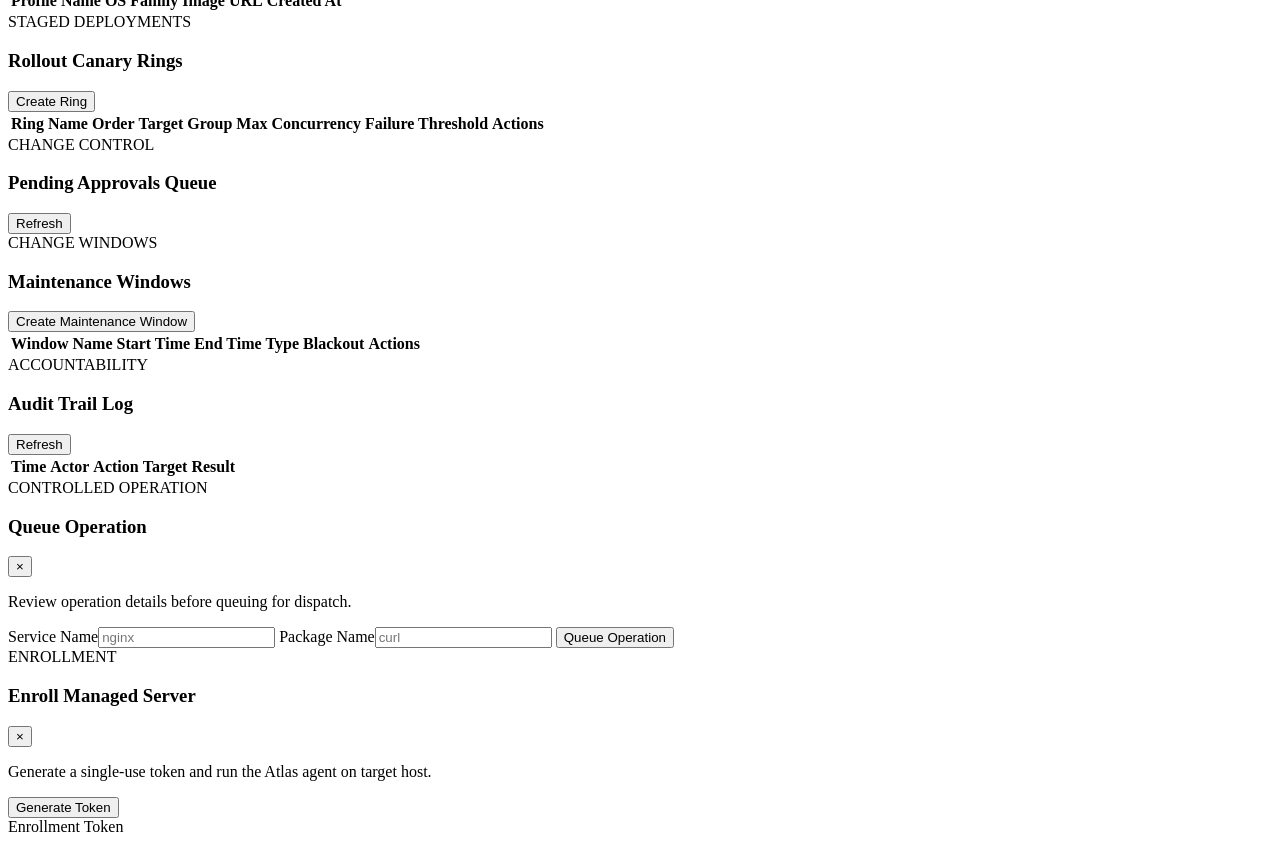
==== commit 0891fc3d: "fix: restore clean enterprise UI static assets without conflict markers Co-authored-by: GlowhavenInd" ====
--- a/atlas/static/index.html
+++ b/atlas/static/index.html
@@ -2,20 +2,13 @@
 <html lang="en">
 <head>
   <meta charset="utf-8">
-<<<<<<< HEAD
   <meta name="viewport" content="width=device-width,initial-scale=1">
   <meta name="theme-color" content="#05070a">
   <title>Glowhaven Atlas Control Plane</title>
-=======
-  <meta name="viewport" content="width=device-width, initial-scale=1">
-  <meta name="theme-color" content="#06080b">
-  <title>Atlas Control Plane</title>
->>>>>>> origin/main
   <link rel="stylesheet" href="/static/app.css">
 </head>
 <body>
 
-<<<<<<< HEAD
 <div id="login" class="login">
   <div class="login-card">
     <div class="mark">A</div>
@@ -27,39 +20,10 @@
       <label>Password<input id="password" type="password" required autocomplete="current-password"></label>
       <button class="primary wide">Sign in to Control Plane</button>
       <div id="login-error" class="error"></div>
-=======
-<!-- LOGIN VIEW -->
-<div id="login" class="login">
-  <div class="login-card">
-    <div class="login-header">
-      <div class="login-brand">
-        <div class="mark">A</div>
-        <div>
-          <div class="eyebrow">GLOWHAVEN SYSTEM CONTROL</div>
-          <span style="font-size:11px; font-weight:600; color:var(--text-muted)">ENTERPRISE INFRASTRUCTURE</span>
-        </div>
-      </div>
-      <h1>Atlas Platform</h1>
-      <p>Secure server lifecycle operations, change approvals, and fleet management.</p>
-    </div>
-
-    <form id="login-form">
-      <div class="form-group">
-        <label for="username">Username</label>
-        <input id="username" type="text" required autocomplete="username" placeholder="admin">
-      </div>
-      <div class="form-group">
-        <label for="password">Password</label>
-        <input id="password" type="password" required autocomplete="current-password" placeholder="••••••••••••">
-      </div>
-      <button type="submit" class="primary wide" style="margin-top:8px">Sign in to Console</button>
-      <div id="login-error" class="error-text"></div>
->>>>>>> origin/main
     </form>
   </div>
 </div>
 
-<<<<<<< HEAD
 <div id="app" class="hidden app">
   <aside>
     <div class="brand">
@@ -115,164 +79,11 @@
       <div class="table">
         <table>
           <thead><tr><th>Server</th><th>Platform</th><th>Health</th><th>CPU</th><th>Memory</th><th>Disk</th><th>Last Seen</th><th>Actions</th></tr></thead>
-=======
-<!-- MAIN DASHBOARD SHELL -->
-<div id="app" class="hidden app">
-  <!-- SIDEBAR NAVIGATION -->
-  <aside class="sidebar" id="sidebar">
-    <div class="sidebar-header">
-      <div class="brand-wrapper">
-        <div class="mark small">A</div>
-        <div class="brand-text">
-          <strong>Atlas Platform</strong>
-          <span>Glowhaven Control</span>
-        </div>
-      </div>
-    </div>
-
-    <nav class="sidebar-nav">
-      <div>
-        <div class="nav-group-title">Command Center</div>
-        <div class="nav-section">
-          <button class="nav-btn active" data-view="overview">
-            <span class="nav-btn-label">
-              <svg width="14" height="14" viewBox="0 0 24 24" fill="none" stroke="currentColor" stroke-width="2"><rect x="3" y="3" width="7" height="7"/><rect x="14" y="3" width="7" height="7"/><rect x="14" y="14" width="7" height="7"/><rect x="3" y="14" width="7" height="7"/></svg>
-              Overview
-            </span>
-            <kbd>01</kbd>
-          </button>
-          <button class="nav-btn" data-view="fleet">
-            <span class="nav-btn-label">
-              <svg width="14" height="14" viewBox="0 0 24 24" fill="none" stroke="currentColor" stroke-width="2"><rect x="2" y="2" width="20" height="8" rx="2"/><rect x="2" y="14" width="20" height="8" rx="2"/><line x1="6" y1="6" x2="6.01" y2="6"/><line x1="6" y1="18" x2="6.01" y2="18"/></svg>
-              Fleet Inventory
-            </span>
-            <kbd>02</kbd>
-          </button>
-        </div>
-      </div>
-
-      <div>
-        <div class="nav-group-title">Governance</div>
-        <div class="nav-section">
-          <button class="nav-btn" data-view="operations">
-            <span class="nav-btn-label">
-              <svg width="14" height="14" viewBox="0 0 24 24" fill="none" stroke="currentColor" stroke-width="2"><polyline points="22 12 18 12 15 21 9 3 6 12 2 12"/></svg>
-              Operations
-            </span>
-            <kbd>03</kbd>
-          </button>
-          <button class="nav-btn" data-view="approvals">
-            <span class="nav-btn-label">
-              <svg width="14" height="14" viewBox="0 0 24 24" fill="none" stroke="currentColor" stroke-width="2"><path d="M12 22s8-4 8-10V5l-8-3-8 3v7c0 6 8 10 8 10z"/><polyline points="9 11 11 13 15 9"/></svg>
-              Approvals
-            </span>
-            <kbd>04</kbd>
-          </button>
-          <button class="nav-btn" data-view="audit">
-            <span class="nav-btn-label">
-              <svg width="14" height="14" viewBox="0 0 24 24" fill="none" stroke="currentColor" stroke-width="2"><path d="M14 2H6a2 2 0 0 0-2 2v16a2 2 0 0 0 2 2h12a2 2 0 0 0 2-2V8z"/><polyline points="14 2 14 8 20 8"/><line x1="16" y1="13" x2="8" y2="13"/><line x1="16" y1="17" x2="8" y2="17"/><polyline points="10 9 9 9 8 9"/></svg>
-              Audit Trail
-            </span>
-            <kbd>05</kbd>
-          </button>
-        </div>
-      </div>
-    </nav>
-
-    <div class="sidebar-footer">
-      <div class="status-indicator">
-        <span class="status-dot"></span>
-        <span>Control Plane Healthy</span>
-      </div>
-      <div class="user-profile">
-        <div class="user-info">
-          <span class="user-name" id="user-display">Operator</span>
-          <span class="user-role" id="role-display">ADMIN</span>
-        </div>
-        <button id="logout" class="icon-btn" title="Sign out">
-          <svg width="14" height="14" viewBox="0 0 24 24" fill="none" stroke="currentColor" stroke-width="2"><path d="M9 21H5a2 2 0 0 1-2-2V5a2 2 0 0 1 2-2h4"/><polyline points="16 17 21 12 16 7"/><line x1="21" y1="12" x2="9" y2="12"/></svg>
-        </button>
-      </div>
-    </div>
-  </aside>
-
-  <!-- MAIN WORKSPACE CONTENT -->
-  <main class="main-content">
-    <header class="top-header">
-      <div class="header-left">
-        <button id="mobile-toggle" class="icon-btn mobile-menu-toggle">
-          <svg width="16" height="16" viewBox="0 0 24 24" fill="none" stroke="currentColor" stroke-width="2"><line x1="3" y1="12" x2="21" y2="12"/><line x1="3" y1="6" x2="21" y2="6"/><line x1="3" y1="18" x2="21" y2="18"/></svg>
-        </button>
-        <div class="header-title-group">
-          <div class="eyebrow" id="kicker">CONTROL PLANE</div>
-          <h2 id="title">Fleet Overview</h2>
-        </div>
-      </div>
-
-      <div class="header-right">
-        <span class="badge badge-neutral" id="system-status-badge">PRODUCTION</span>
-        <button id="add" class="primary admin">Add Managed Server</button>
-      </div>
-    </header>
-
-    <!-- VIEW 1: OVERVIEW -->
-    <section id="overview" class="view">
-      <div class="metrics-grid">
-        <div class="metric-card accent-cyan">
-          <div class="metric-label">Managed Servers</div>
-          <div class="metric-value" id="servers">0</div>
-          <div class="metric-subtext">Registered infrastructure</div>
-        </div>
-        <div class="metric-card accent-green">
-          <div class="metric-label">Online Fleet</div>
-          <div class="metric-value" id="online">0</div>
-          <div class="metric-subtext">Active heartbeats (&lt;90s)</div>
-        </div>
-        <div class="metric-card accent-amber">
-          <div class="metric-label">Warnings</div>
-          <div class="metric-value" id="warning">0</div>
-          <div class="metric-subtext">High load or posture risks</div>
-        </div>
-        <div class="metric-card accent-violet">
-          <div class="metric-label">Pending Approvals</div>
-          <div class="metric-value" id="pending">0</div>
-          <div class="metric-subtext" id="window">Maintenance Window: Inactive</div>
-        </div>
-      </div>
-
-      <div class="section-bar">
-        <div class="section-title-group">
-          <div class="eyebrow">FLEET TELEMETRY</div>
-          <h3>System Status Overview</h3>
-        </div>
-        <div class="section-controls">
-          <button class="ghost" id="refresh">
-            <svg width="12" height="12" viewBox="0 0 24 24" fill="none" stroke="currentColor" stroke-width="2"><path d="M21.5 2v6h-6M21.34 15.57a10 10 0 1 1-.57-8.38l5.67-5.67"/></svg>
-            Refresh
-          </button>
-        </div>
-      </div>
-
-      <div class="table-container">
-        <table class="data-table">
-          <thead>
-            <tr>
-              <th>Server Identifier</th>
-              <th>Platform & Arch</th>
-              <th>State</th>
-              <th>CPU Load</th>
-              <th>Memory Usage</th>
-              <th>Disk Usage</th>
-              <th>Last Heartbeat</th>
-            </tr>
-          </thead>
->>>>>>> origin/main
           <tbody id="fleet-table"></tbody>
         </table>
       </div>
     </section>
 
-<<<<<<< HEAD
     <!-- Server Fleet Cards -->
     <section id="fleet" class="view hidden">
       <div class="section">
@@ -317,53 +128,10 @@
         <table>
           <thead><tr><th>CVE ID</th><th>Title</th><th>Severity</th><th>CVSS</th><th>Affected Packages</th><th>Published</th></tr></thead>
           <tbody id="cve-table"></tbody>
-=======
-    <!-- VIEW 2: FLEET -->
-    <section id="fleet" class="view hidden">
-      <div class="section-bar">
-        <div class="section-title-group">
-          <div class="eyebrow">SERVER INVENTORY</div>
-          <h3>Managed Server Fleet</h3>
-        </div>
-        <div class="section-controls">
-          <input id="search" type="search" placeholder="Filter by name, host, or OS...">
-        </div>
-      </div>
-
-      <div id="cards" class="cards-grid"></div>
-    </section>
-
-    <!-- VIEW 3: OPERATIONS -->
-    <section id="operations" class="view hidden">
-      <div class="section-bar">
-        <div class="section-title-group">
-          <div class="eyebrow">OPERATIONAL HISTORY</div>
-          <h3>Queued & Executed Jobs</h3>
-        </div>
-        <div class="section-controls">
-          <button class="ghost" id="refresh-jobs">Refresh</button>
-        </div>
-      </div>
-
-      <div class="table-container">
-        <table class="data-table">
-          <thead>
-            <tr>
-              <th>Action</th>
-              <th>Target Server</th>
-              <th>Status</th>
-              <th>Approval Gate</th>
-              <th>Created At</th>
-              <th>Execution Output</th>
-            </tr>
-          </thead>
-          <tbody id="jobs"></tbody>
->>>>>>> origin/main
-        </table>
-      </div>
-    </section>
-
-<<<<<<< HEAD
+        </table>
+      </div>
+    </section>
+
     <!-- Desired State Policies -->
     <section id="policies" class="view hidden">
       <div class="section">
@@ -484,46 +252,6 @@
       <div class="table">
         <table>
           <thead><tr><th>Time</th><th>Actor</th><th>Action</th><th>Target</th><th>Result</th></tr></thead>
-=======
-    <!-- VIEW 4: APPROVALS -->
-    <section id="approvals" class="view hidden">
-      <div class="section-bar">
-        <div class="section-title-group">
-          <div class="eyebrow">CHANGE GOVERNANCE</div>
-          <h3>Pending Controlled Operations</h3>
-        </div>
-        <div class="section-controls">
-          <button class="ghost" id="refresh-approvals">Refresh</button>
-        </div>
-      </div>
-
-      <div id="approval-list" class="approval-list"></div>
-    </section>
-
-    <!-- VIEW 5: AUDIT TRAIL -->
-    <section id="audit" class="view hidden">
-      <div class="section-bar">
-        <div class="section-title-group">
-          <div class="eyebrow">SECURITY LOG</div>
-          <h3>Audit & Compliance Trail</h3>
-        </div>
-        <div class="section-controls">
-          <button class="ghost" id="refresh-audit">Refresh</button>
-        </div>
-      </div>
-
-      <div class="table-container">
-        <table class="data-table">
-          <thead>
-            <tr>
-              <th>Timestamp</th>
-              <th>Actor</th>
-              <th>Action</th>
-              <th>Target Resource</th>
-              <th>Result</th>
-            </tr>
-          </thead>
->>>>>>> origin/main
           <tbody id="audit-table"></tbody>
         </table>
       </div>
@@ -531,22 +259,15 @@
   </main>
 </div>
 
-<<<<<<< HEAD
 <!-- Action Modal -->
 <div id="action" class="modal hidden">
   <div class="backdrop"></div>
-=======
-<!-- MODAL 1: QUEUE OPERATION -->
-<div id="action" class="modal hidden">
-  <div class="backdrop" data-close="action"></div>
->>>>>>> origin/main
   <div class="modal-card">
     <div class="modal-head">
       <div>
         <div class="eyebrow">CONTROLLED OPERATION</div>
         <h3 id="action-title">Queue Operation</h3>
       </div>
-<<<<<<< HEAD
       <button data-close="action" class="icon">×</button>
     </div>
     <p id="action-copy">Review operation details before queuing for dispatch.</p>
@@ -573,75 +294,10 @@
       <span>Enrollment Token</span>
       <code id="token"></code>
       <small id="expiry"></small>
-=======
-      <button data-close="action" class="icon-btn">✕</button>
-    </div>
-    <p id="action-copy">Confirm execution parameters for target host.</p>
-
-    <div id="service-label" class="form-group hidden">
-      <label for="service">Service Name</label>
-      <input id="service" type="text" maxlength="128" placeholder="e.g. nginx, systemd-journald">
-    </div>
-
-    <div style="display:flex; justify-content:flex-end; gap:8px; margin-top:20px;">
-      <button data-close="action" class="ghost">Cancel</button>
-      <button id="confirm-action" class="primary">Queue Operation</button>
     </div>
   </div>
 </div>
 
-<!-- MODAL 2: ENROLL SERVER -->
-<div id="enroll" class="modal hidden">
-  <div class="backdrop" data-close="enroll"></div>
-  <div class="modal-card">
-    <div class="modal-head">
-      <div>
-        <div class="eyebrow">FLEET ENROLLMENT</div>
-        <h3>Add Managed Server</h3>
-      </div>
-      <button data-close="enroll" class="icon-btn">✕</button>
-    </div>
-    <p>Generate a single-use credential token to enroll a new server host into Atlas.</p>
-
-    <button id="generate" class="secondary wide">Generate Single-Use Enrollment Token</button>
-
-    <div id="token-box" class="token-box hidden">
-      <span class="eyebrow">Enrollment Credential Token</span>
-      <code id="token"></code>
-      <small id="expiry" class="cell-sub"></small>
-    </div>
-
-    <div style="display:flex; justify-content:flex-end; margin-top:20px;">
-      <button data-close="enroll" class="ghost">Close</button>
->>>>>>> origin/main
-    </div>
-  </div>
-</div>
-
-<<<<<<< HEAD
-=======
-<!-- MODAL 3: INSPECT RESULT / JSON -->
-<div id="inspect-modal" class="modal hidden">
-  <div class="backdrop" data-close="inspect-modal"></div>
-  <div class="modal-card" style="max-width: 600px;">
-    <div class="modal-head">
-      <div>
-        <div class="eyebrow">JOB OUTPUT</div>
-        <h3 id="inspect-title">Execution Result Details</h3>
-      </div>
-      <button data-close="inspect-modal" class="icon-btn">✕</button>
-    </div>
-    <pre id="inspect-code" class="code-block"></pre>
-    <div style="display:flex; justify-content:flex-end; margin-top:16px;">
-      <button data-close="inspect-modal" class="ghost">Close</button>
-    </div>
-  </div>
-</div>
-
-<!-- TOAST CONTAINER -->
-<div id="toast-container" class="toast-container"></div>
-
->>>>>>> origin/main
 <script src="/static/app.js" defer></script>
 </body>
 </html>
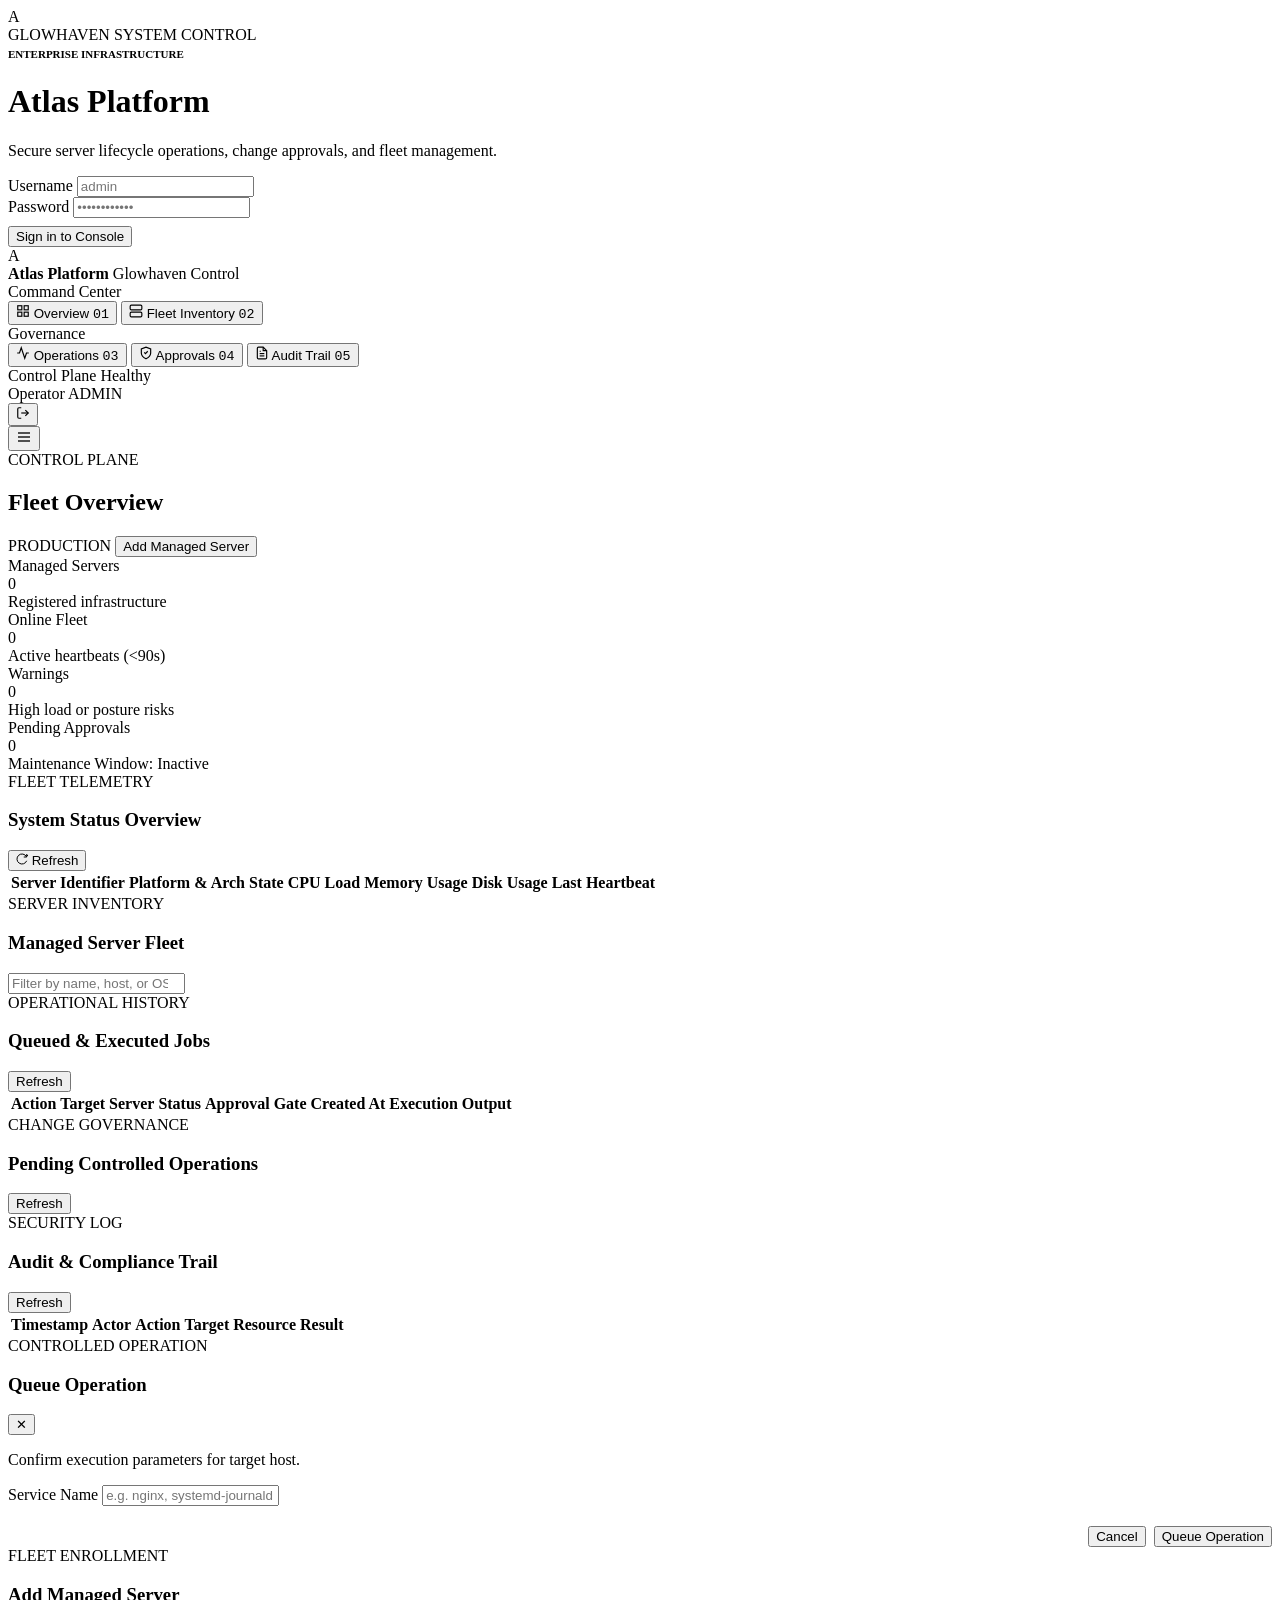
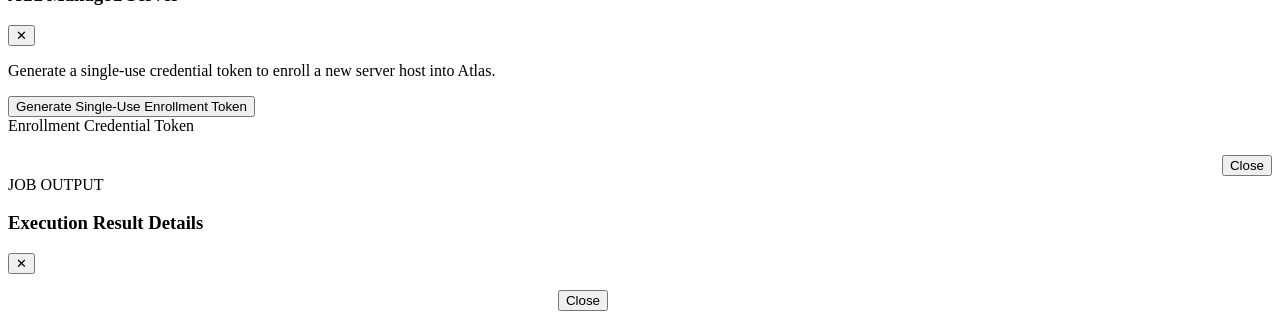
==== commit 57bd46ab: "Merge branch 'main' into feat/glowhaven-atlas-enterprise-transformation-8331978875862475152" ====
--- a/atlas/static/index.html
+++ b/atlas/static/index.html
@@ -2,256 +2,280 @@
 <html lang="en">
 <head>
   <meta charset="utf-8">
-  <meta name="viewport" content="width=device-width,initial-scale=1">
-  <meta name="theme-color" content="#05070a">
-  <title>Glowhaven Atlas Control Plane</title>
+  <meta name="viewport" content="width=device-width, initial-scale=1">
+  <meta name="theme-color" content="#06080b">
+  <title>Atlas Control Plane</title>
   <link rel="stylesheet" href="/static/app.css">
 </head>
 <body>
 
+<!-- LOGIN VIEW -->
 <div id="login" class="login">
   <div class="login-card">
-    <div class="mark">A</div>
-    <div class="eyebrow">ENTERPRISE CONTROL PLANE</div>
-    <h1>Glowhaven Atlas</h1>
-    <p>Discover, configure, patch, secure, and operate server infrastructure.</p>
+    <div class="login-header">
+      <div class="login-brand">
+        <div class="mark">A</div>
+        <div>
+          <div class="eyebrow">GLOWHAVEN SYSTEM CONTROL</div>
+          <span style="font-size:11px; font-weight:600; color:var(--text-muted)">ENTERPRISE INFRASTRUCTURE</span>
+        </div>
+      </div>
+      <h1>Atlas Platform</h1>
+      <p>Secure server lifecycle operations, change approvals, and fleet management.</p>
+    </div>
+
     <form id="login-form">
-      <label>Username<input id="username" required autocomplete="username" value="admin"></label>
-      <label>Password<input id="password" type="password" required autocomplete="current-password"></label>
-      <button class="primary wide">Sign in to Control Plane</button>
-      <div id="login-error" class="error"></div>
+      <div class="form-group">
+        <label for="username">Username</label>
+        <input id="username" type="text" required autocomplete="username" placeholder="admin">
+      </div>
+      <div class="form-group">
+        <label for="password">Password</label>
+        <input id="password" type="password" required autocomplete="current-password" placeholder="••••••••••••">
+      </div>
+      <button type="submit" class="primary wide" style="margin-top:8px">Sign in to Console</button>
+      <div id="login-error" class="error-text"></div>
     </form>
   </div>
 </div>
 
+<!-- MAIN DASHBOARD SHELL -->
 <div id="app" class="hidden app">
-  <aside>
-    <div class="brand">
-      <div class="mark small">A</div>
-      <div>
-        <strong>Glowhaven Atlas</strong>
-        <span>Systems Management</span>
-      </div>
-    </div>
-    <nav>
-      <button class="nav active" data-view="overview">Command Center <kbd>01</kbd></button>
-      <button class="nav" data-view="fleet">Server Fleet <kbd>02</kbd></button>
-      <button class="nav" data-view="patches">Patch Center <kbd>03</kbd></button>
-      <button class="nav" data-view="policies">Desired State <kbd>04</kbd></button>
-      <button class="nav" data-view="compliance">Compliance <kbd>05</kbd></button>
-      <button class="nav" data-view="hardware">BMC & Hardware <kbd>06</kbd></button>
-      <button class="nav" data-view="provisioning">Provisioning <kbd>07</kbd></button>
-      <button class="nav" data-view="rollouts">Rollout Rings <kbd>08</kbd></button>
-      <button class="nav" data-view="approvals">Approvals <kbd>09</kbd></button>
-      <button class="nav" data-view="maintenance">Maintenance <kbd>10</kbd></button>
-      <button class="nav" data-view="audit">Audit Log <kbd>11</kbd></button>
+  <!-- SIDEBAR NAVIGATION -->
+  <aside class="sidebar" id="sidebar">
+    <div class="sidebar-header">
+      <div class="brand-wrapper">
+        <div class="mark small">A</div>
+        <div class="brand-text">
+          <strong>Atlas Platform</strong>
+          <span>Glowhaven Control</span>
+        </div>
+      </div>
+    </div>
+
+    <nav class="sidebar-nav">
+      <div>
+        <div class="nav-group-title">Command Center</div>
+        <div class="nav-section">
+          <button class="nav-btn active" data-view="overview">
+            <span class="nav-btn-label">
+              <svg width="14" height="14" viewBox="0 0 24 24" fill="none" stroke="currentColor" stroke-width="2"><rect x="3" y="3" width="7" height="7"/><rect x="14" y="3" width="7" height="7"/><rect x="14" y="14" width="7" height="7"/><rect x="3" y="14" width="7" height="7"/></svg>
+              Overview
+            </span>
+            <kbd>01</kbd>
+          </button>
+          <button class="nav-btn" data-view="fleet">
+            <span class="nav-btn-label">
+              <svg width="14" height="14" viewBox="0 0 24 24" fill="none" stroke="currentColor" stroke-width="2"><rect x="2" y="2" width="20" height="8" rx="2"/><rect x="2" y="14" width="20" height="8" rx="2"/><line x1="6" y1="6" x2="6.01" y2="6"/><line x1="6" y1="18" x2="6.01" y2="18"/></svg>
+              Fleet Inventory
+            </span>
+            <kbd>02</kbd>
+          </button>
+        </div>
+      </div>
+
+      <div>
+        <div class="nav-group-title">Governance</div>
+        <div class="nav-section">
+          <button class="nav-btn" data-view="operations">
+            <span class="nav-btn-label">
+              <svg width="14" height="14" viewBox="0 0 24 24" fill="none" stroke="currentColor" stroke-width="2"><polyline points="22 12 18 12 15 21 9 3 6 12 2 12"/></svg>
+              Operations
+            </span>
+            <kbd>03</kbd>
+          </button>
+          <button class="nav-btn" data-view="approvals">
+            <span class="nav-btn-label">
+              <svg width="14" height="14" viewBox="0 0 24 24" fill="none" stroke="currentColor" stroke-width="2"><path d="M12 22s8-4 8-10V5l-8-3-8 3v7c0 6 8 10 8 10z"/><polyline points="9 11 11 13 15 9"/></svg>
+              Approvals
+            </span>
+            <kbd>04</kbd>
+          </button>
+          <button class="nav-btn" data-view="audit">
+            <span class="nav-btn-label">
+              <svg width="14" height="14" viewBox="0 0 24 24" fill="none" stroke="currentColor" stroke-width="2"><path d="M14 2H6a2 2 0 0 0-2 2v16a2 2 0 0 0 2 2h12a2 2 0 0 0 2-2V8z"/><polyline points="14 2 14 8 20 8"/><line x1="16" y1="13" x2="8" y2="13"/><line x1="16" y1="17" x2="8" y2="17"/><polyline points="10 9 9 9 8 9"/></svg>
+              Audit Trail
+            </span>
+            <kbd>05</kbd>
+          </button>
+        </div>
+      </div>
     </nav>
-    <div class="side-footer">
-      <span class="live"><i></i>Control Plane Active</span>
-      <button id="logout" class="ghost">Sign out</button>
+
+    <div class="sidebar-footer">
+      <div class="status-indicator">
+        <span class="status-dot"></span>
+        <span>Control Plane Healthy</span>
+      </div>
+      <div class="user-profile">
+        <div class="user-info">
+          <span class="user-name" id="user-display">Operator</span>
+          <span class="user-role" id="role-display">ADMIN</span>
+        </div>
+        <button id="logout" class="icon-btn" title="Sign out">
+          <svg width="14" height="14" viewBox="0 0 24 24" fill="none" stroke="currentColor" stroke-width="2"><path d="M9 21H5a2 2 0 0 1-2-2V5a2 2 0 0 1 2-2h4"/><polyline points="16 17 21 12 16 7"/><line x1="21" y1="12" x2="9" y2="12"/></svg>
+        </button>
+      </div>
     </div>
   </aside>
 
-  <main>
-    <header>
-      <div>
-        <div class="eyebrow" id="kicker">CONTROL PLANE</div>
-        <h2 id="title">Command Center</h2>
-      </div>
-      <div class="head-actions">
-        <span id="identity"></span>
-        <button id="add" class="primary admin">Add Server</button>
+  <!-- MAIN WORKSPACE CONTENT -->
+  <main class="main-content">
+    <header class="top-header">
+      <div class="header-left">
+        <button id="mobile-toggle" class="icon-btn mobile-menu-toggle">
+          <svg width="16" height="16" viewBox="0 0 24 24" fill="none" stroke="currentColor" stroke-width="2"><line x1="3" y1="12" x2="21" y2="12"/><line x1="3" y1="6" x2="21" y2="6"/><line x1="3" y1="18" x2="21" y2="18"/></svg>
+        </button>
+        <div class="header-title-group">
+          <div class="eyebrow" id="kicker">CONTROL PLANE</div>
+          <h2 id="title">Fleet Overview</h2>
+        </div>
+      </div>
+
+      <div class="header-right">
+        <span class="badge badge-neutral" id="system-status-badge">PRODUCTION</span>
+        <button id="add" class="primary admin">Add Managed Server</button>
       </div>
     </header>
 
-    <!-- Command Center Overview -->
+    <!-- VIEW 1: OVERVIEW -->
     <section id="overview" class="view">
-      <div class="metrics">
-        <div><span>Managed Systems</span><b id="servers">0</b><small>Total enrolled hosts</small></div>
-        <div><span>Online Systems</span><b id="online">0</b><small>Active agent heartbeats</small></div>
-        <div><span>Warnings / Attention</span><b id="warning">0</b><small>Resource or posture alert</small></div>
-        <div><span>Pending Approvals</span><b id="pending">0</b><small id="window">Maintenance Window check</small></div>
-      </div>
-      <div class="section">
-        <div><div class="eyebrow">FLEET HEALTH</div><h3>Infrastructure Status</h3></div>
-        <button class="ghost" id="refresh">Refresh Status</button>
-      </div>
-      <div class="table">
-        <table>
-          <thead><tr><th>Server</th><th>Platform</th><th>Health</th><th>CPU</th><th>Memory</th><th>Disk</th><th>Last Seen</th><th>Actions</th></tr></thead>
+      <div class="metrics-grid">
+        <div class="metric-card accent-cyan">
+          <div class="metric-label">Managed Servers</div>
+          <div class="metric-value" id="servers">0</div>
+          <div class="metric-subtext">Registered infrastructure</div>
+        </div>
+        <div class="metric-card accent-green">
+          <div class="metric-label">Online Fleet</div>
+          <div class="metric-value" id="online">0</div>
+          <div class="metric-subtext">Active heartbeats (&lt;90s)</div>
+        </div>
+        <div class="metric-card accent-amber">
+          <div class="metric-label">Warnings</div>
+          <div class="metric-value" id="warning">0</div>
+          <div class="metric-subtext">High load or posture risks</div>
+        </div>
+        <div class="metric-card accent-violet">
+          <div class="metric-label">Pending Approvals</div>
+          <div class="metric-value" id="pending">0</div>
+          <div class="metric-subtext" id="window">Maintenance Window: Inactive</div>
+        </div>
+      </div>
+
+      <div class="section-bar">
+        <div class="section-title-group">
+          <div class="eyebrow">FLEET TELEMETRY</div>
+          <h3>System Status Overview</h3>
+        </div>
+        <div class="section-controls">
+          <button class="ghost" id="refresh">
+            <svg width="12" height="12" viewBox="0 0 24 24" fill="none" stroke="currentColor" stroke-width="2"><path d="M21.5 2v6h-6M21.34 15.57a10 10 0 1 1-.57-8.38l5.67-5.67"/></svg>
+            Refresh
+          </button>
+        </div>
+      </div>
+
+      <div class="table-container">
+        <table class="data-table">
+          <thead>
+            <tr>
+              <th>Server Identifier</th>
+              <th>Platform & Arch</th>
+              <th>State</th>
+              <th>CPU Load</th>
+              <th>Memory Usage</th>
+              <th>Disk Usage</th>
+              <th>Last Heartbeat</th>
+            </tr>
+          </thead>
           <tbody id="fleet-table"></tbody>
         </table>
       </div>
     </section>
 
-    <!-- Server Fleet Cards -->
+    <!-- VIEW 2: FLEET -->
     <section id="fleet" class="view hidden">
-      <div class="section">
-        <div><div class="eyebrow">SERVER INVENTORY</div><h3>Managed Systems</h3></div>
-        <input id="search" class="search" placeholder="Search servers by name, platform, host">
-      </div>
-      <div id="cards" class="cards"></div>
-    </section>
-
-    <!-- Server Detail Workspace -->
-    <section id="server-detail" class="view hidden">
-      <div class="section">
-        <div>
-          <div class="eyebrow" id="sd-hostname">SERVER WORKSPACE</div>
-          <h3 id="sd-title">Server Detail</h3>
-        </div>
-        <button class="ghost" onclick="switchView('fleet')">Back to Fleet</button>
-      </div>
-      <div class="tab-bar">
-        <button class="tab-btn active" data-sdtab="sd-summary">Summary</button>
-        <button class="tab-btn" data-sdtab="sd-packages">Packages</button>
-        <button class="tab-btn" data-sdtab="sd-vulnerabilities">Vulnerabilities</button>
-        <button class="tab-btn" data-sdtab="sd-drift">Drift & Policies</button>
-        <button class="tab-btn" data-sdtab="sd-jobs">Job History</button>
-      </div>
-      <div id="sd-tab-content">
-        <div id="sd-summary" class="sd-tab"></div>
-        <div id="sd-packages" class="sd-tab hidden"></div>
-        <div id="sd-vulnerabilities" class="sd-tab hidden"></div>
-        <div id="sd-drift" class="sd-tab hidden"></div>
-        <div id="sd-jobs" class="sd-tab hidden"></div>
-      </div>
-    </section>
-
-    <!-- Patch Center -->
-    <section id="patches" class="view hidden">
-      <div class="section">
-        <div><div class="eyebrow">VULNERABILITY & PATCH CENTER</div><h3>Fleet Patch Assessment</h3></div>
-        <button class="ghost" id="refresh-patches">Refresh</button>
-      </div>
-      <div class="table">
-        <table>
-          <thead><tr><th>CVE ID</th><th>Title</th><th>Severity</th><th>CVSS</th><th>Affected Packages</th><th>Published</th></tr></thead>
-          <tbody id="cve-table"></tbody>
+      <div class="section-bar">
+        <div class="section-title-group">
+          <div class="eyebrow">SERVER INVENTORY</div>
+          <h3>Managed Server Fleet</h3>
+        </div>
+        <div class="section-controls">
+          <input id="search" type="search" placeholder="Filter by name, host, or OS...">
+        </div>
+      </div>
+
+      <div id="cards" class="cards-grid"></div>
+    </section>
+
+    <!-- VIEW 3: OPERATIONS -->
+    <section id="operations" class="view hidden">
+      <div class="section-bar">
+        <div class="section-title-group">
+          <div class="eyebrow">OPERATIONAL HISTORY</div>
+          <h3>Queued & Executed Jobs</h3>
+        </div>
+        <div class="section-controls">
+          <button class="ghost" id="refresh-jobs">Refresh</button>
+        </div>
+      </div>
+
+      <div class="table-container">
+        <table class="data-table">
+          <thead>
+            <tr>
+              <th>Action</th>
+              <th>Target Server</th>
+              <th>Status</th>
+              <th>Approval Gate</th>
+              <th>Created At</th>
+              <th>Execution Output</th>
+            </tr>
+          </thead>
+          <tbody id="jobs"></tbody>
         </table>
       </div>
     </section>
 
-    <!-- Desired State Policies -->
-    <section id="policies" class="view hidden">
-      <div class="section">
-        <div><div class="eyebrow">CONFIGURATION MANAGEMENT</div><h3>Desired State Policies</h3></div>
-        <button class="primary" id="btn-create-policy">Create Policy</button>
-      </div>
-      <div class="table">
-        <table>
-          <thead><tr><th>Policy Name</th><th>Kind</th><th>Scope</th><th>Remediation</th><th>Version</th><th>Created At</th></tr></thead>
-          <tbody id="policies-table"></tbody>
-        </table>
-      </div>
-      <div class="section">
-        <div><div class="eyebrow">CONTINUOUS DRIFT DETECTION</div><h3>Fleet Drift Log</h3></div>
-      </div>
-      <div class="table">
-        <table>
-          <thead><tr><th>Server</th><th>Policy</th><th>Resource</th><th>Status</th><th>Difference</th><th>Last Evaluated</th></tr></thead>
-          <tbody id="drift-table"></tbody>
-        </table>
-      </div>
-    </section>
-
-    <!-- Compliance Engine -->
-    <section id="compliance" class="view hidden">
-      <div class="section">
-        <div><div class="eyebrow">COMPLIANCE & AUDITING</div><h3>Baselines & SCAP Reports</h3></div>
-        <button class="primary" id="btn-create-baseline">Create Baseline</button>
-      </div>
-      <div class="table">
-        <table>
-          <thead><tr><th>Baseline Name</th><th>Framework</th><th>Description</th><th>Created At</th></tr></thead>
-          <tbody id="baselines-table"></tbody>
-        </table>
-      </div>
-      <div class="section">
-        <div><div class="eyebrow">EVIDENCE REPORTS</div><h3>Evaluation Results</h3></div>
-      </div>
-      <div class="table">
-        <table>
-          <thead><tr><th>Server</th><th>Baseline</th><th>Score</th><th>Status</th><th>Evaluated At</th></tr></thead>
-          <tbody id="compliance-reports-table"></tbody>
-        </table>
-      </div>
-    </section>
-
-    <!-- BMC & Hardware -->
-    <section id="hardware" class="view hidden">
-      <div class="section">
-        <div><div class="eyebrow">HARDWARE & BMC MANAGEMENT</div><h3>Redfish / IPMI Nodes</h3></div>
-        <button class="primary" id="btn-add-bmc">Register BMC Node</button>
-      </div>
-      <div class="table">
-        <table>
-          <thead><tr><th>Node Name</th><th>Address</th><th>Type</th><th>Username</th><th>Power State</th><th>Health</th><th>Actions</th></tr></thead>
-          <tbody id="bmc-table"></tbody>
-        </table>
-      </div>
-    </section>
-
-    <!-- Provisioning -->
-    <section id="provisioning" class="view hidden">
-      <div class="section">
-        <div><div class="eyebrow">BARE-METAL PROVISIONING</div><h3>OS Installation Profiles</h3></div>
-        <button class="primary" id="btn-create-profile">Create Profile</button>
-      </div>
-      <div class="table">
-        <table>
-          <thead><tr><th>Profile Name</th><th>OS Family</th><th>Image URL</th><th>Created At</th></tr></thead>
-          <tbody id="profiles-table"></tbody>
-        </table>
-      </div>
-    </section>
-
-    <!-- Rollout Rings -->
-    <section id="rollouts" class="view hidden">
-      <div class="section">
-        <div><div class="eyebrow">STAGED DEPLOYMENTS</div><h3>Rollout Canary Rings</h3></div>
-        <button class="primary" id="btn-create-ring">Create Ring</button>
-      </div>
-      <div class="table">
-        <table>
-          <thead><tr><th>Ring Name</th><th>Order</th><th>Target Group</th><th>Max Concurrency</th><th>Failure Threshold</th><th>Actions</th></tr></thead>
-          <tbody id="rings-table"></tbody>
-        </table>
-      </div>
-    </section>
-
-    <!-- Approvals -->
+    <!-- VIEW 4: APPROVALS -->
     <section id="approvals" class="view hidden">
-      <div class="section">
-        <div><div class="eyebrow">CHANGE CONTROL</div><h3>Pending Approvals Queue</h3></div>
-        <button class="ghost" id="refresh-approvals">Refresh</button>
-      </div>
+      <div class="section-bar">
+        <div class="section-title-group">
+          <div class="eyebrow">CHANGE GOVERNANCE</div>
+          <h3>Pending Controlled Operations</h3>
+        </div>
+        <div class="section-controls">
+          <button class="ghost" id="refresh-approvals">Refresh</button>
+        </div>
+      </div>
+
       <div id="approval-list" class="approval-list"></div>
     </section>
 
-    <!-- Maintenance Windows -->
-    <section id="maintenance" class="view hidden">
-      <div class="section">
-        <div><div class="eyebrow">CHANGE WINDOWS</div><h3>Maintenance Windows</h3></div>
-        <button class="primary" id="btn-add-mw">Create Maintenance Window</button>
-      </div>
-      <div class="table">
-        <table>
-          <thead><tr><th>Window Name</th><th>Start Time</th><th>End Time</th><th>Type</th><th>Blackout</th><th>Actions</th></tr></thead>
-          <tbody id="mw-table"></tbody>
-        </table>
-      </div>
-    </section>
-
-    <!-- Audit Log -->
+    <!-- VIEW 5: AUDIT TRAIL -->
     <section id="audit" class="view hidden">
-      <div class="section">
-        <div><div class="eyebrow">ACCOUNTABILITY</div><h3>Audit Trail Log</h3></div>
-        <button class="ghost" id="refresh-audit">Refresh</button>
-      </div>
-      <div class="table">
-        <table>
-          <thead><tr><th>Time</th><th>Actor</th><th>Action</th><th>Target</th><th>Result</th></tr></thead>
+      <div class="section-bar">
+        <div class="section-title-group">
+          <div class="eyebrow">SECURITY LOG</div>
+          <h3>Audit & Compliance Trail</h3>
+        </div>
+        <div class="section-controls">
+          <button class="ghost" id="refresh-audit">Refresh</button>
+        </div>
+      </div>
+
+      <div class="table-container">
+        <table class="data-table">
+          <thead>
+            <tr>
+              <th>Timestamp</th>
+              <th>Actor</th>
+              <th>Action</th>
+              <th>Target Resource</th>
+              <th>Result</th>
+            </tr>
+          </thead>
           <tbody id="audit-table"></tbody>
         </table>
       </div>
@@ -259,44 +283,78 @@
   </main>
 </div>
 
-<!-- Action Modal -->
+<!-- MODAL 1: QUEUE OPERATION -->
 <div id="action" class="modal hidden">
-  <div class="backdrop"></div>
+  <div class="backdrop" data-close="action"></div>
   <div class="modal-card">
     <div class="modal-head">
       <div>
         <div class="eyebrow">CONTROLLED OPERATION</div>
         <h3 id="action-title">Queue Operation</h3>
       </div>
-      <button data-close="action" class="icon">×</button>
-    </div>
-    <p id="action-copy">Review operation details before queuing for dispatch.</p>
-    <label id="service-label" class="hidden">Service Name<input id="service" maxlength="128" placeholder="nginx"></label>
-    <label id="package-label" class="hidden">Package Name<input id="package" maxlength="128" placeholder="curl"></label>
-    <button id="confirm-action" class="primary wide">Queue Operation</button>
+      <button data-close="action" class="icon-btn">✕</button>
+    </div>
+    <p id="action-copy">Confirm execution parameters for target host.</p>
+
+    <div id="service-label" class="form-group hidden">
+      <label for="service">Service Name</label>
+      <input id="service" type="text" maxlength="128" placeholder="e.g. nginx, systemd-journald">
+    </div>
+
+    <div style="display:flex; justify-content:flex-end; gap:8px; margin-top:20px;">
+      <button data-close="action" class="ghost">Cancel</button>
+      <button id="confirm-action" class="primary">Queue Operation</button>
+    </div>
   </div>
 </div>
 
-<!-- Enrollment Modal -->
+<!-- MODAL 2: ENROLL SERVER -->
 <div id="enroll" class="modal hidden">
-  <div class="backdrop"></div>
+  <div class="backdrop" data-close="enroll"></div>
   <div class="modal-card">
     <div class="modal-head">
       <div>
-        <div class="eyebrow">ENROLLMENT</div>
-        <h3>Enroll Managed Server</h3>
-      </div>
-      <button data-close="enroll" class="icon">×</button>
-    </div>
-    <p>Generate a single-use token and run the Atlas agent on target host.</p>
-    <button id="generate" class="primary wide">Generate Token</button>
-    <div id="token-box" class="token hidden">
-      <span>Enrollment Token</span>
+        <div class="eyebrow">FLEET ENROLLMENT</div>
+        <h3>Add Managed Server</h3>
+      </div>
+      <button data-close="enroll" class="icon-btn">✕</button>
+    </div>
+    <p>Generate a single-use credential token to enroll a new server host into Atlas.</p>
+
+    <button id="generate" class="secondary wide">Generate Single-Use Enrollment Token</button>
+
+    <div id="token-box" class="token-box hidden">
+      <span class="eyebrow">Enrollment Credential Token</span>
       <code id="token"></code>
-      <small id="expiry"></small>
+      <small id="expiry" class="cell-sub"></small>
+    </div>
+
+    <div style="display:flex; justify-content:flex-end; margin-top:20px;">
+      <button data-close="enroll" class="ghost">Close</button>
     </div>
   </div>
 </div>
+
+<!-- MODAL 3: INSPECT RESULT / JSON -->
+<div id="inspect-modal" class="modal hidden">
+  <div class="backdrop" data-close="inspect-modal"></div>
+  <div class="modal-card" style="max-width: 600px;">
+    <div class="modal-head">
+      <div>
+        <div class="eyebrow">JOB OUTPUT</div>
+        <h3 id="inspect-title">Execution Result Details</h3>
+      </div>
+      <button data-close="inspect-modal" class="icon-btn">✕</button>
+    </div>
+    <pre id="inspect-code" class="code-block"></pre>
+    <div style="display:flex; justify-content:flex-end; margin-top:16px;">
+      <button data-close="inspect-modal" class="ghost">Close</button>
+    </div>
+  </div>
+</div>
+
+<!-- TOAST CONTAINER -->
+<div id="toast-container" class="toast-container"></div>
 
 <script src="/static/app.js" defer></script>
 </body>
